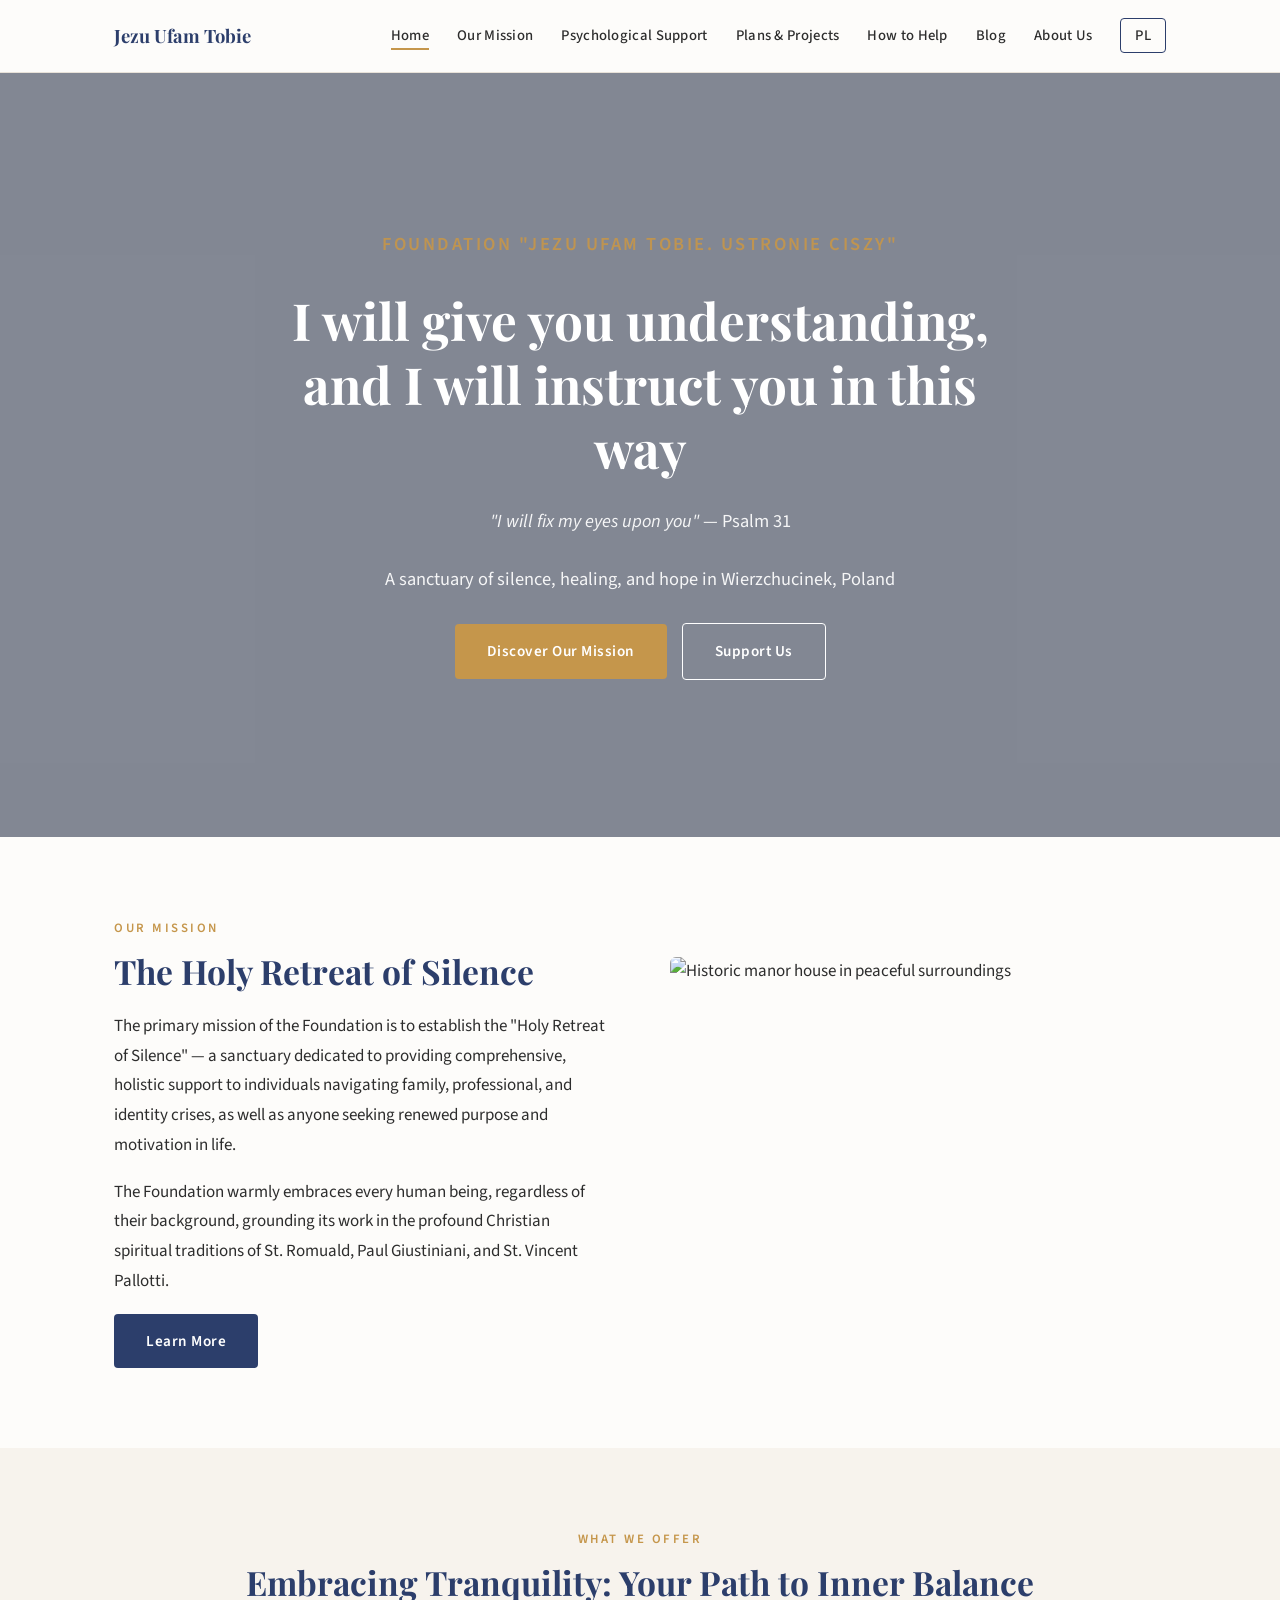
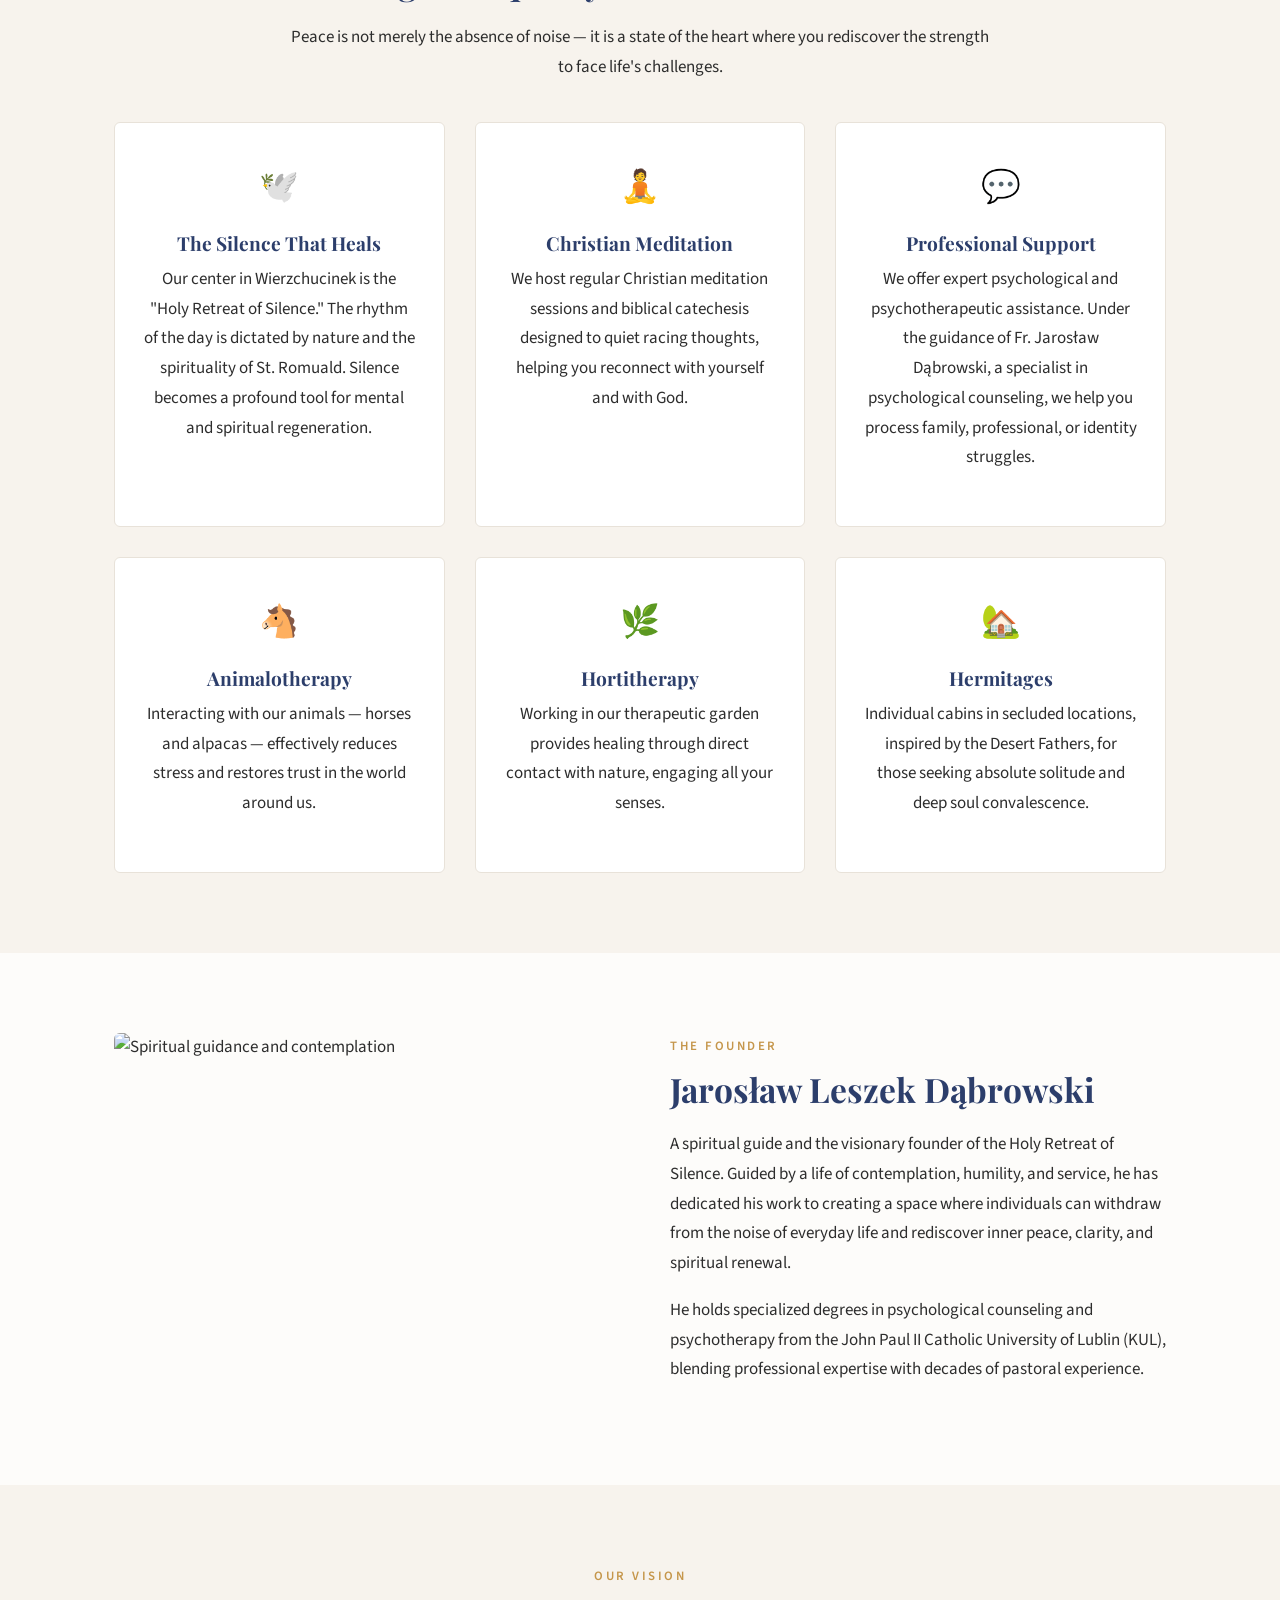
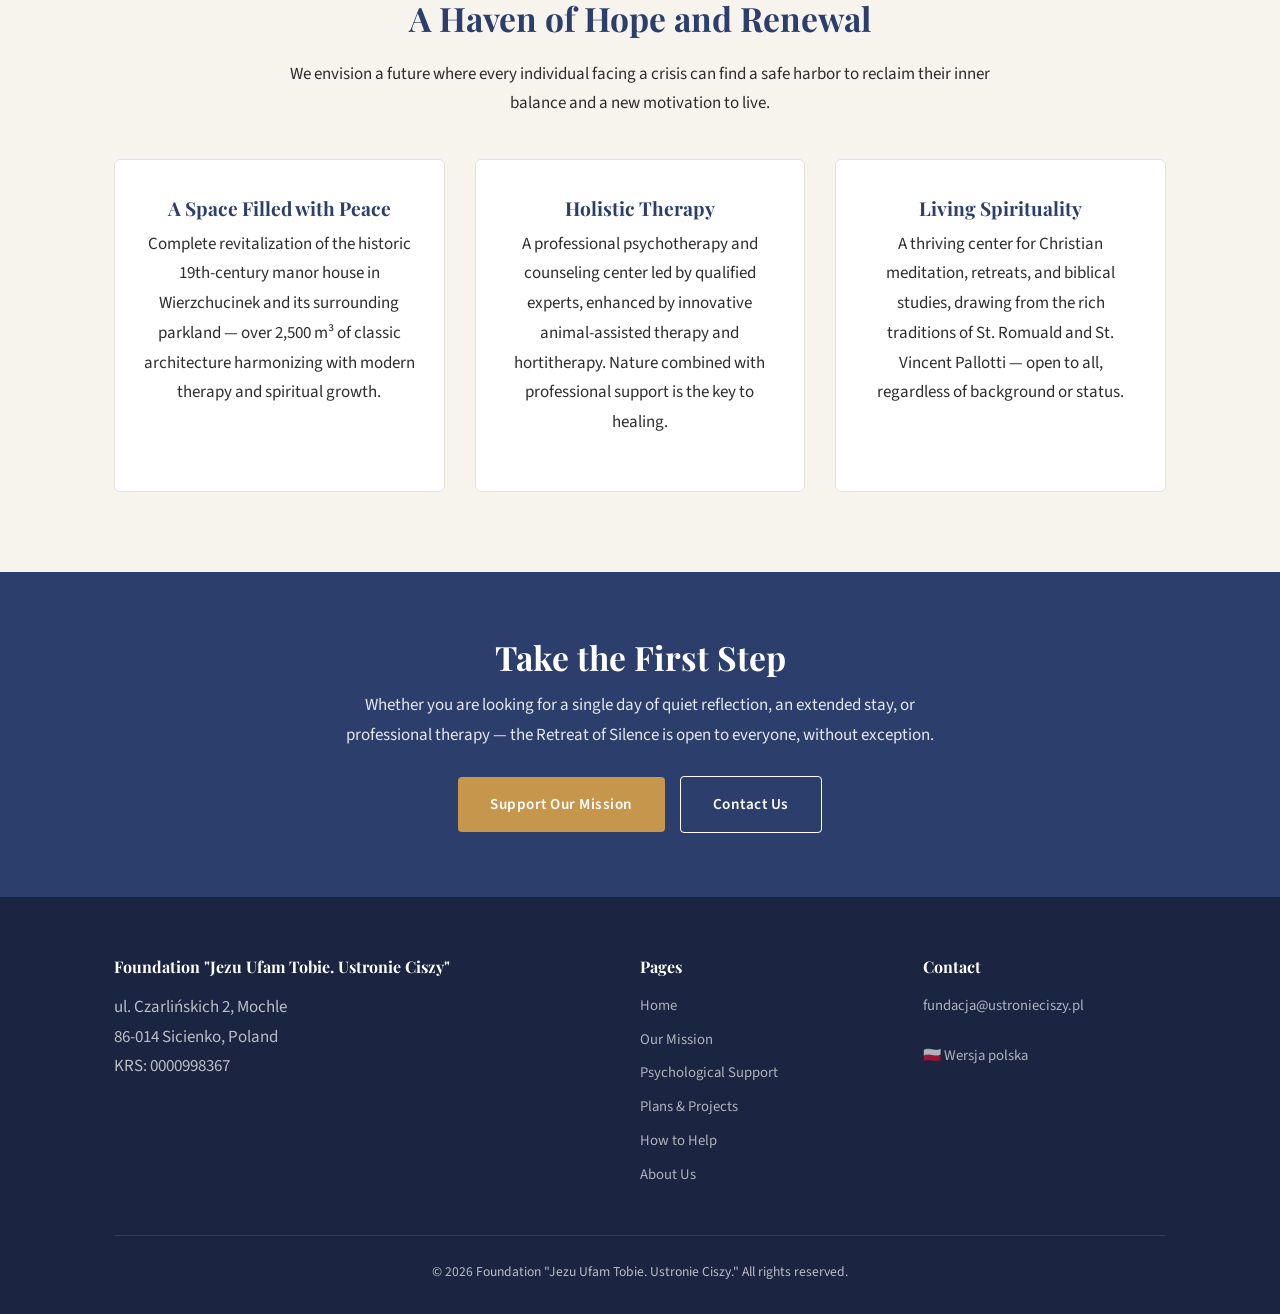
==== en/index.html @ 4276a22e "Add files via upload" ====
<!DOCTYPE html>
<html lang="en">
<head>
    <meta charset="UTF-8">
    <meta name="viewport" content="width=device-width, initial-scale=1.0">
    <title>Trust in Jesus — Foundation "Jezu Ufam Tobie. Ustronie Ciszy"</title>
    <meta name="description" content="The Holy Retreat of Silence — a sanctuary providing holistic support to individuals navigating family, professional, and identity crises through faith, therapy, and nature.">
    <link rel="preconnect" href="https://fonts.googleapis.com">
    <link href="https://fonts.googleapis.com/css2?family=Playfair+Display:ital,wght@0,400;0,700;1,400&family=Source+Sans+3:wght@300;400;500;600;700&display=swap" rel="stylesheet">
    <link rel="stylesheet" href="../css/style.css">
</head>
<body>

<!-- Header -->
<header class="site-header">
    <div class="container">
        <nav class="nav-wrap">
            <a href="/en/" class="nav-logo">Jezu Ufam Tobie</a>
            <button class="nav-toggle" aria-label="Menu"><span></span></button>
            <ul class="nav-links">
                <li><a href="/en/" class="active">Home</a></li>
                <li><a href="/en/mission.html">Our Mission</a></li>
                <li><a href="/en/support.html">Psychological Support</a></li>
                <li><a href="/en/projects.html">Plans &amp; Projects</a></li>
                <li><a href="/en/donate.html">How to Help</a></li>
                <li><a href="/en/blog.html">Blog</a></li>
                <li><a href="/en/about.html">About Us</a></li>
                <li><a href="/pl/" class="lang-switch">PL</a></li>
            </ul>
        </nav>
    </div>
</header>

<!-- Hero -->
<section class="hero" style="background-image: url('https://images.unsplash.com/photo-1506905925346-21bda4d32df4?w=1600&q=80');">
    <div class="hero-content">
        <p class="eyebrow">Foundation "Jezu Ufam Tobie. Ustronie Ciszy"</p>
        <h1>I will give you understanding, and I will instruct you in this way</h1>
        <p><em>"I will fix my eyes upon you"</em> — Psalm 31</p>
        <p>A sanctuary of silence, healing, and hope in Wierzchucinek, Poland</p>
        <a href="/en/mission.html" class="btn btn--gold">Discover Our Mission</a>
        <a href="/en/donate.html" class="btn btn--outline" style="margin-left: 12px;">Support Us</a>
    </div>
</section>

<!-- Mission Statement -->
<section class="section">
    <div class="container">
        <div class="two-col">
            <div class="two-col__text">
                <p class="eyebrow">Our Mission</p>
                <h2>The Holy Retreat of Silence</h2>
                <p>The primary mission of the Foundation is to establish the "Holy Retreat of Silence" — a sanctuary dedicated to providing comprehensive, holistic support to individuals navigating family, professional, and identity crises, as well as anyone seeking renewed purpose and motivation in life.</p>
                <p>The Foundation warmly embraces every human being, regardless of their background, grounding its work in the profound Christian spiritual traditions of St. Romuald, Paul Giustiniani, and St. Vincent Pallotti.</p>
                <a href="/en/mission.html" class="btn btn--indigo">Learn More</a>
            </div>
            <div class="two-col__media">
                <img src="https://images.unsplash.com/photo-1544027993-37dbfe43562a?w=800&q=80" alt="Historic manor house in peaceful surroundings">
            </div>
        </div>
    </div>
</section>

<!-- What We Offer -->
<section class="section section--cream">
    <div class="container text-center">
        <p class="eyebrow">What We Offer</p>
        <h2>Embracing Tranquility: Your Path to Inner Balance</h2>
        <p style="max-width: 700px; margin: 0 auto 1.5em;">Peace is not merely the absence of noise — it is a state of the heart where you rediscover the strength to face life's challenges.</p>
        <div class="card-grid">
            <div class="card">
                <div class="card__icon">🕊️</div>
                <h3>The Silence That Heals</h3>
                <p>Our center in Wierzchucinek is the "Holy Retreat of Silence." The rhythm of the day is dictated by nature and the spirituality of St. Romuald. Silence becomes a profound tool for mental and spiritual regeneration.</p>
            </div>
            <div class="card">
                <div class="card__icon">🧘</div>
                <h3>Christian Meditation</h3>
                <p>We host regular Christian meditation sessions and biblical catechesis designed to quiet racing thoughts, helping you reconnect with yourself and with God.</p>
            </div>
            <div class="card">
                <div class="card__icon">💬</div>
                <h3>Professional Support</h3>
                <p>We offer expert psychological and psychotherapeutic assistance. Under the guidance of Fr. Jarosław Dąbrowski, a specialist in psychological counseling, we help you process family, professional, or identity struggles.</p>
            </div>
            <div class="card">
                <div class="card__icon">🐴</div>
                <h3>Animalotherapy</h3>
                <p>Interacting with our animals — horses and alpacas — effectively reduces stress and restores trust in the world around us.</p>
            </div>
            <div class="card">
                <div class="card__icon">🌿</div>
                <h3>Hortitherapy</h3>
                <p>Working in our therapeutic garden provides healing through direct contact with nature, engaging all your senses.</p>
            </div>
            <div class="card">
                <div class="card__icon">🏡</div>
                <h3>Hermitages</h3>
                <p>Individual cabins in secluded locations, inspired by the Desert Fathers, for those seeking absolute solitude and deep soul convalescence.</p>
            </div>
        </div>
    </div>
</section>

<!-- Founder -->
<section class="section">
    <div class="container">
        <div class="two-col two-col--reverse">
            <div class="two-col__text">
                <p class="eyebrow">The Founder</p>
                <h2>Jarosław Leszek Dąbrowski</h2>
                <p>A spiritual guide and the visionary founder of the Holy Retreat of Silence. Guided by a life of contemplation, humility, and service, he has dedicated his work to creating a space where individuals can withdraw from the noise of everyday life and rediscover inner peace, clarity, and spiritual renewal.</p>
                <p>He holds specialized degrees in psychological counseling and psychotherapy from the John Paul II Catholic University of Lublin (KUL), blending professional expertise with decades of pastoral experience.</p>
            </div>
            <div class="two-col__media">
                <img src="https://images.unsplash.com/photo-1507003211169-0a1dd7228f2d?w=800&q=80" alt="Spiritual guidance and contemplation">
            </div>
        </div>
    </div>
</section>

<!-- Vision -->
<section class="section section--cream">
    <div class="container text-center">
        <p class="eyebrow">Our Vision</p>
        <h2>A Haven of Hope and Renewal</h2>
        <p style="max-width: 750px; margin: 0 auto 2em;">We envision a future where every individual facing a crisis can find a safe harbor to reclaim their inner balance and a new motivation to live.</p>
        <div class="card-grid">
            <div class="card">
                <h3>A Space Filled with Peace</h3>
                <p>Complete revitalization of the historic 19th-century manor house in Wierzchucinek and its surrounding parkland — over 2,500 m³ of classic architecture harmonizing with modern therapy and spiritual growth.</p>
            </div>
            <div class="card">
                <h3>Holistic Therapy</h3>
                <p>A professional psychotherapy and counseling center led by qualified experts, enhanced by innovative animal-assisted therapy and hortitherapy. Nature combined with professional support is the key to healing.</p>
            </div>
            <div class="card">
                <h3>Living Spirituality</h3>
                <p>A thriving center for Christian meditation, retreats, and biblical studies, drawing from the rich traditions of St. Romuald and St. Vincent Pallotti — open to all, regardless of background or status.</p>
            </div>
        </div>
    </div>
</section>

<!-- CTA -->
<section class="cta-band">
    <div class="container">
        <h2>Take the First Step</h2>
        <p>Whether you are looking for a single day of quiet reflection, an extended stay, or professional therapy — the Retreat of Silence is open to everyone, without exception.</p>
        <a href="/en/donate.html" class="btn btn--gold">Support Our Mission</a>
        <a href="/en/about.html" class="btn btn--outline" style="margin-left: 12px;">Contact Us</a>
    </div>
</section>

<!-- Footer -->
<footer class="site-footer">
    <div class="container">
        <div class="footer-grid">
            <div class="footer-col">
                <h4>Foundation "Jezu Ufam Tobie. Ustronie Ciszy"</h4>
                <p>ul. Czarlińskich 2, Mochle<br>86-014 Sicienko, Poland<br>KRS: 0000998367</p>
            </div>
            <div class="footer-col">
                <h4>Pages</h4>
                <a href="/en/">Home</a>
                <a href="/en/mission.html">Our Mission</a>
                <a href="/en/support.html">Psychological Support</a>
                <a href="/en/projects.html">Plans &amp; Projects</a>
                <a href="/en/donate.html">How to Help</a>
                <a href="/en/about.html">About Us</a>
            </div>
            <div class="footer-col">
                <h4>Contact</h4>
                <a href="mailto:fundacja@ustronieciszy.pl">fundacja@ustronieciszy.pl</a>
                <a href="/pl/" style="margin-top: 16px; display: inline-block;">🇵🇱 Wersja polska</a>
            </div>
        </div>
        <div class="footer-bottom">
            &copy; 2026 Foundation "Jezu Ufam Tobie. Ustronie Ciszy." All rights reserved.
        </div>
    </div>
</footer>

<script src="../js/main.js"></script>
</body>
</html>
---- css/style.css ----
/* ============================================
   Trust in Jesus — Foundation Website
   Design: Contemplative, serene, warm
   ============================================ */

/* --- Google Fonts loaded in HTML head --- */
/* Playfair Display (display) + Source Sans 3 (body) */

:root {
    --deep-indigo: #2C3E6B;
    --warm-gold: #C5964B;
    --sage-green: #6B8F71;
    --soft-cream: #F7F3ED;
    --warm-white: #FDFCFA;
    --dark-text: #2D2D2D;
    --muted-text: #5A5A5A;
    --light-border: #E8E2D9;
    --hero-overlay: rgba(30, 40, 65, 0.55);
}

*, *::before, *::after { box-sizing: border-box; margin: 0; padding: 0; }

html { scroll-behavior: smooth; }

body {
    font-family: 'Source Sans 3', 'Segoe UI', sans-serif;
    font-size: 17px;
    line-height: 1.75;
    color: var(--dark-text);
    background: var(--warm-white);
}

img { max-width: 100%; height: auto; display: block; }
a { color: var(--deep-indigo); text-decoration: none; transition: color 0.2s; }
a:hover { color: var(--warm-gold); }

/* --- Typography --- */
h1, h2, h3, h4 {
    font-family: 'Playfair Display', Georgia, serif;
    font-weight: 700;
    line-height: 1.25;
    color: var(--deep-indigo);
}
h1 { font-size: 3rem; }
h2 { font-size: 2.1rem; margin-bottom: 0.6em; }
h3 { font-size: 1.5rem; margin-bottom: 0.5em; }
h4 { font-size: 1.15rem; margin-bottom: 0.4em; }

p { margin-bottom: 1em; }

.eyebrow {
    font-family: 'Source Sans 3', sans-serif;
    font-size: 0.8rem;
    font-weight: 600;
    letter-spacing: 2.5px;
    text-transform: uppercase;
    color: var(--warm-gold);
    margin-bottom: 0.8em;
}

blockquote {
    font-family: 'Playfair Display', Georgia, serif;
    font-style: italic;
    font-size: 1.25rem;
    line-height: 1.6;
    color: var(--deep-indigo);
    border-left: 3px solid var(--warm-gold);
    padding: 1em 1.5em;
    margin: 2em 0;
    background: rgba(197, 150, 75, 0.06);
}
blockquote cite {
    display: block;
    font-size: 0.85rem;
    font-style: normal;
    color: var(--muted-text);
    margin-top: 0.6em;
}

/* --- Layout --- */
.container {
    max-width: 1100px;
    margin: 0 auto;
    padding: 0 24px;
}

.section {
    padding: 80px 0;
}
.section--cream {
    background: var(--soft-cream);
}
.section--indigo {
    background: var(--deep-indigo);
    color: #fff;
}
.section--indigo h2,
.section--indigo h3,
.section--indigo h4 {
    color: #fff;
}
.section--indigo .eyebrow {
    color: var(--warm-gold);
}

/* --- Header / Navigation --- */
.site-header {
    position: fixed;
    top: 0;
    left: 0;
    right: 0;
    z-index: 1000;
    background: rgba(253, 252, 250, 0.97);
    backdrop-filter: blur(8px);
    border-bottom: 1px solid var(--light-border);
    transition: box-shadow 0.3s;
}
.site-header.scrolled {
    box-shadow: 0 2px 20px rgba(0,0,0,0.08);
}

.nav-wrap {
    display: flex;
    align-items: center;
    justify-content: space-between;
    height: 72px;
}

.nav-logo {
    display: flex;
    align-items: center;
    gap: 12px;
    font-family: 'Playfair Display', Georgia, serif;
    font-size: 1.15rem;
    font-weight: 700;
    color: var(--deep-indigo);
}
.nav-logo img {
    height: 44px;
    width: auto;
}

.nav-links {
    display: flex;
    align-items: center;
    gap: 28px;
    list-style: none;
}
.nav-links a {
    font-size: 0.92rem;
    font-weight: 500;
    color: var(--dark-text);
    letter-spacing: 0.3px;
    position: relative;
}
.nav-links a::after {
    content: '';
    position: absolute;
    bottom: -4px;
    left: 0;
    width: 0;
    height: 2px;
    background: var(--warm-gold);
    transition: width 0.3s;
}
.nav-links a:hover::after,
.nav-links a.active::after {
    width: 100%;
}
.nav-links a:hover {
    color: var(--deep-indigo);
}

.lang-switch {
    font-size: 0.85rem;
    font-weight: 600;
    padding: 6px 14px;
    border: 1.5px solid var(--deep-indigo);
    border-radius: 4px;
    color: var(--deep-indigo);
    transition: all 0.2s;
}
.lang-switch:hover {
    background: var(--deep-indigo);
    color: #fff;
}

/* Mobile menu */
.nav-toggle {
    display: none;
    background: none;
    border: none;
    cursor: pointer;
    width: 32px;
    height: 32px;
    position: relative;
}
.nav-toggle span,
.nav-toggle span::before,
.nav-toggle span::after {
    display: block;
    width: 24px;
    height: 2px;
    background: var(--dark-text);
    position: absolute;
    transition: all 0.3s;
}
.nav-toggle span { top: 50%; left: 4px; transform: translateY(-50%); }
.nav-toggle span::before { content: ''; top: -7px; }
.nav-toggle span::after { content: ''; top: 7px; }

.nav-toggle.open span { background: transparent; }
.nav-toggle.open span::before { top: 0; transform: rotate(45deg); }
.nav-toggle.open span::after { top: 0; transform: rotate(-45deg); }

/* --- Hero --- */
.hero {
    position: relative;
    min-height: 85vh;
    display: flex;
    align-items: center;
    justify-content: center;
    text-align: center;
    margin-top: 72px;
    background-size: cover;
    background-position: center;
    background-repeat: no-repeat;
}
.hero::before {
    content: '';
    position: absolute;
    inset: 0;
    background: var(--hero-overlay);
}
.hero-content {
    position: relative;
    z-index: 1;
    max-width: 750px;
    padding: 40px 24px;
    color: #fff;
}
.hero-content h1 {
    color: #fff;
    font-size: 3.2rem;
    margin-bottom: 0.5em;
}
.hero-content .eyebrow {
    color: var(--warm-gold);
}
.hero-content p {
    font-size: 1.15rem;
    line-height: 1.7;
    opacity: 0.92;
    margin-bottom: 1.5em;
}

/* --- Buttons --- */
.btn {
    display: inline-block;
    font-family: 'Source Sans 3', sans-serif;
    font-size: 0.95rem;
    font-weight: 600;
    letter-spacing: 0.5px;
    padding: 14px 32px;
    border-radius: 4px;
    transition: all 0.25s;
    cursor: pointer;
    border: none;
}
.btn--gold {
    background: var(--warm-gold);
    color: #fff;
}
.btn--gold:hover {
    background: #b0843e;
    color: #fff;
}
.btn--outline {
    background: transparent;
    color: #fff;
    border: 1.5px solid #fff;
}
.btn--outline:hover {
    background: #fff;
    color: var(--deep-indigo);
}
.btn--indigo {
    background: var(--deep-indigo);
    color: #fff;
}
.btn--indigo:hover {
    background: #1e2d52;
    color: #fff;
}

/* --- Two-column layout --- */
.two-col {
    display: grid;
    grid-template-columns: 1fr 1fr;
    gap: 60px;
    align-items: center;
}
.two-col--reverse .two-col__text { order: 2; }
.two-col--reverse .two-col__media { order: 1; }

.two-col__media img {
    border-radius: 6px;
    width: 100%;
    aspect-ratio: 4/3;
    object-fit: cover;
}

/* --- Three-column cards --- */
.card-grid {
    display: grid;
    grid-template-columns: repeat(3, 1fr);
    gap: 30px;
    margin-top: 40px;
}
.card {
    background: #fff;
    border-radius: 6px;
    padding: 36px 28px;
    border: 1px solid var(--light-border);
    transition: transform 0.2s, box-shadow 0.2s;
}
.card:hover {
    transform: translateY(-4px);
    box-shadow: 0 8px 30px rgba(0,0,0,0.08);
}
.card__icon {
    font-size: 2rem;
    margin-bottom: 16px;
}
.card h3 {
    font-size: 1.2rem;
}

/* --- Feature list --- */
.feature-list {
    list-style: none;
    margin: 1.5em 0;
}
.feature-list li {
    position: relative;
    padding-left: 28px;
    margin-bottom: 1em;
    line-height: 1.65;
}
.feature-list li::before {
    content: '';
    position: absolute;
    left: 0;
    top: 8px;
    width: 10px;
    height: 10px;
    border-radius: 50%;
    background: var(--warm-gold);
}

/* --- Donation boxes --- */
.donate-option {
    background: var(--soft-cream);
    border-radius: 6px;
    padding: 32px;
    margin-bottom: 24px;
    border-left: 4px solid var(--warm-gold);
}
.donate-option h3 {
    margin-bottom: 0.3em;
}

/* --- Contact grid --- */
.contact-grid {
    display: grid;
    grid-template-columns: 1fr 1fr;
    gap: 40px;
    margin-top: 30px;
}
.contact-item {
    display: flex;
    gap: 16px;
    align-items: flex-start;
}
.contact-item__icon {
    width: 48px;
    height: 48px;
    background: var(--deep-indigo);
    color: #fff;
    border-radius: 50%;
    display: flex;
    align-items: center;
    justify-content: center;
    font-size: 1.2rem;
    flex-shrink: 0;
}

/* --- CTA band --- */
.cta-band {
    text-align: center;
    padding: 64px 24px;
    background: var(--deep-indigo);
    color: #fff;
}
.cta-band h2 {
    color: #fff;
    margin-bottom: 0.4em;
}
.cta-band p {
    opacity: 0.88;
    max-width: 600px;
    margin: 0 auto 1.5em;
}

/* --- Footer --- */
.site-footer {
    background: #1b2440;
    color: rgba(255,255,255,0.7);
    padding: 60px 0 30px;
}
.footer-grid {
    display: grid;
    grid-template-columns: 2fr 1fr 1fr;
    gap: 40px;
    margin-bottom: 40px;
}
.footer-col h4 {
    color: #fff;
    font-size: 1rem;
    margin-bottom: 16px;
}
.footer-col a {
    color: rgba(255,255,255,0.65);
    display: block;
    margin-bottom: 8px;
    font-size: 0.92rem;
}
.footer-col a:hover {
    color: var(--warm-gold);
}
.footer-bottom {
    border-top: 1px solid rgba(255,255,255,0.1);
    padding-top: 24px;
    text-align: center;
    font-size: 0.85rem;
}

/* --- Responsive --- */
@media (max-width: 900px) {
    h1 { font-size: 2.2rem; }
    h2 { font-size: 1.7rem; }
    .hero-content h1 { font-size: 2.4rem; }

    .two-col {
        grid-template-columns: 1fr;
        gap: 30px;
    }
    .two-col--reverse .two-col__text { order: 1; }
    .two-col--reverse .two-col__media { order: 2; }

    .card-grid {
        grid-template-columns: 1fr;
    }

    .nav-toggle { display: block; }
    .nav-links {
        display: none;
        position: absolute;
        top: 72px;
        left: 0;
        right: 0;
        background: var(--warm-white);
        flex-direction: column;
        padding: 24px;
        gap: 16px;
        border-bottom: 1px solid var(--light-border);
        box-shadow: 0 10px 30px rgba(0,0,0,0.1);
    }
    .nav-links.open { display: flex; }

    .footer-grid { grid-template-columns: 1fr; }
    .contact-grid { grid-template-columns: 1fr; }
    .section { padding: 50px 0; }
}

@media (max-width: 600px) {
    body { font-size: 16px; }
    h1 { font-size: 1.8rem; }
    .hero { min-height: 70vh; }
    .hero-content h1 { font-size: 2rem; }
    .card { padding: 24px 20px; }
}

/* --- Utility --- */
.text-center { text-align: center; }
.mb-0 { margin-bottom: 0; }
.mt-2 { margin-top: 2em; }
.text-gold { color: var(--warm-gold); }
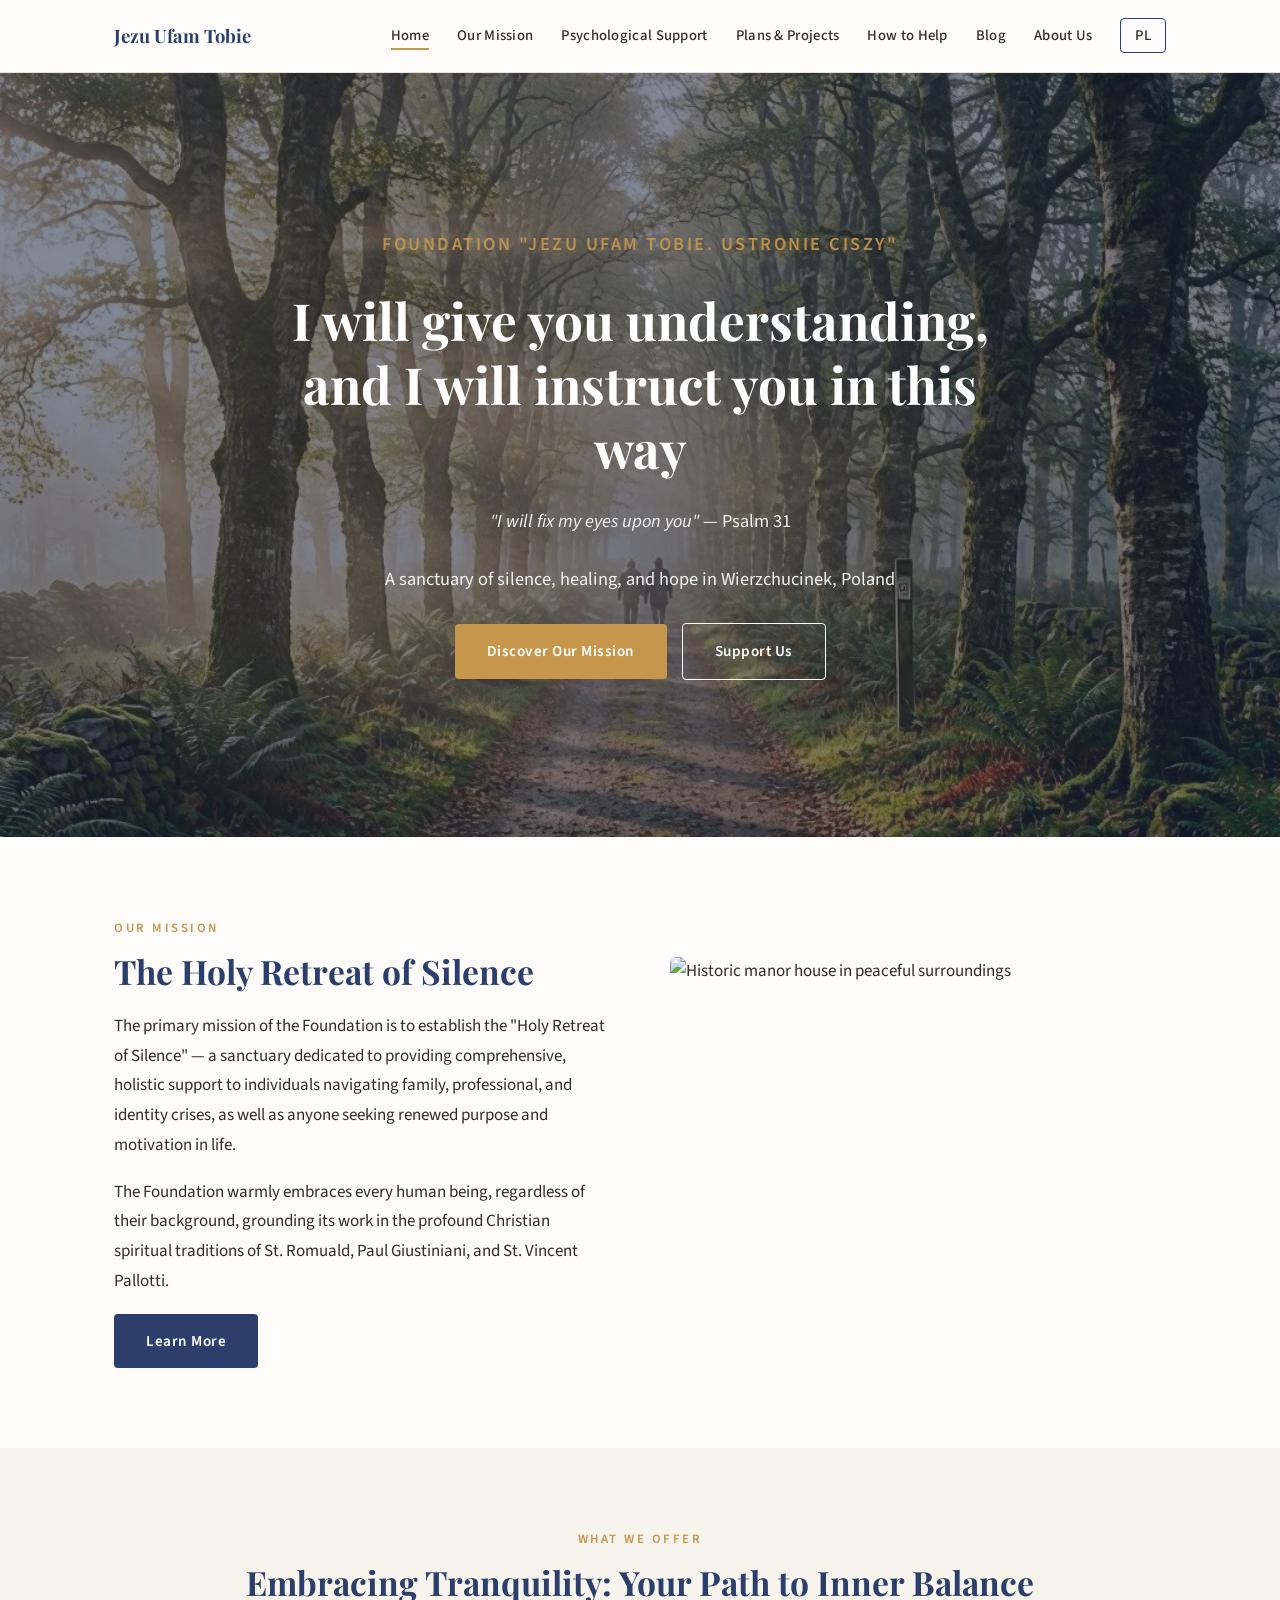
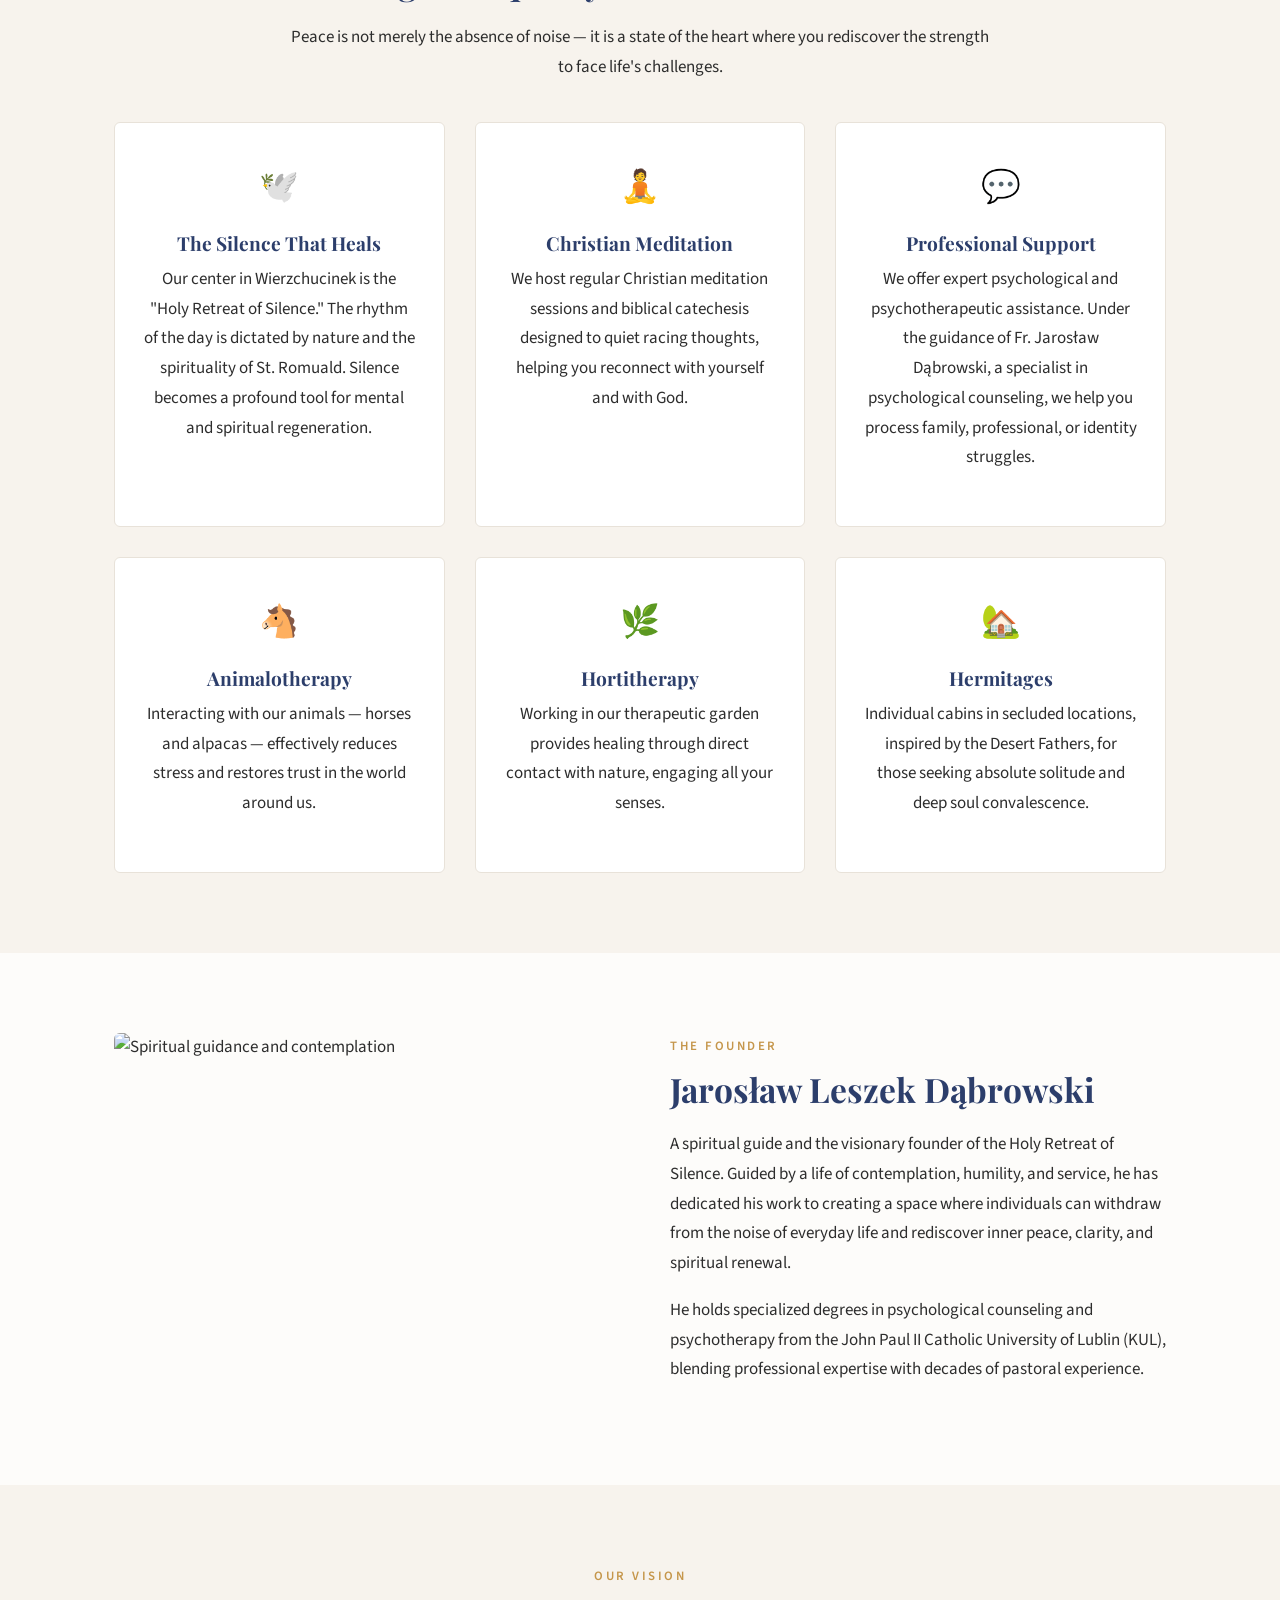
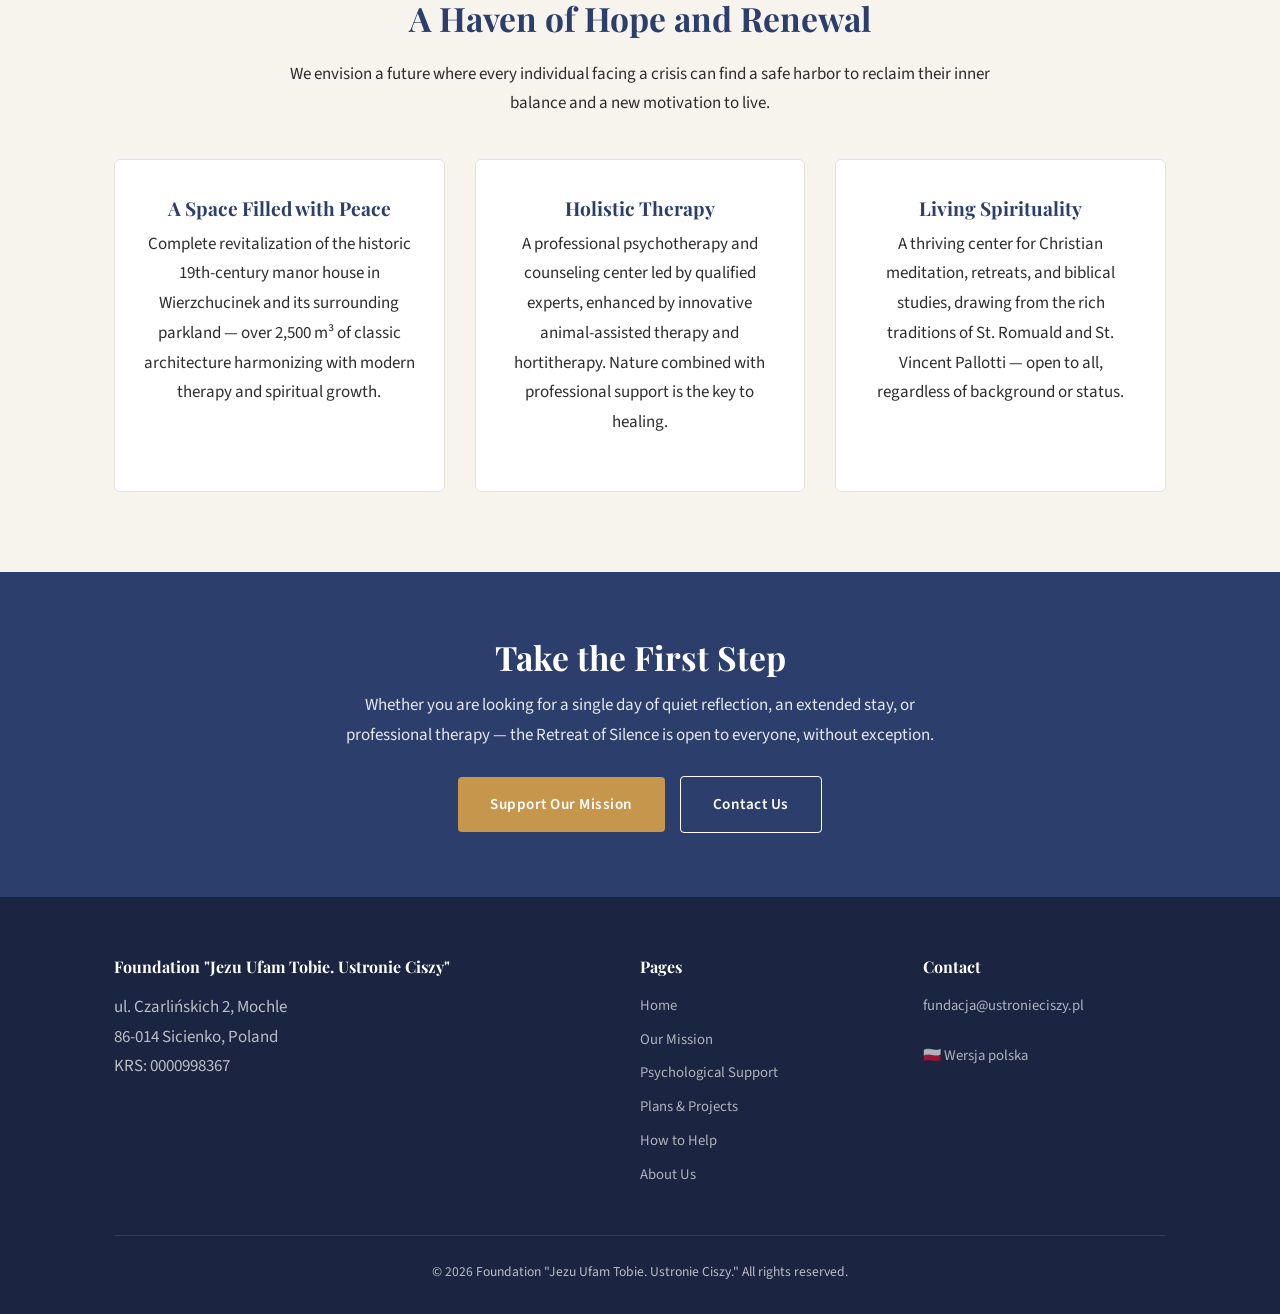
==== commit 276bd497: "Update index.html" ====
--- a/en/index.html
+++ b/en/index.html
@@ -32,7 +32,7 @@
 </header>
 
 <!-- Hero -->
-<section class="hero" style="background-image: url('https://images.unsplash.com/photo-1506905925346-21bda4d32df4?w=1600&q=80');">
+<section class="hero" style="background-image: url('../images/image2.jfif');">
     <div class="hero-content">
         <p class="eyebrow">Foundation "Jezu Ufam Tobie. Ustronie Ciszy"</p>
         <h1>I will give you understanding, and I will instruct you in this way</h1>
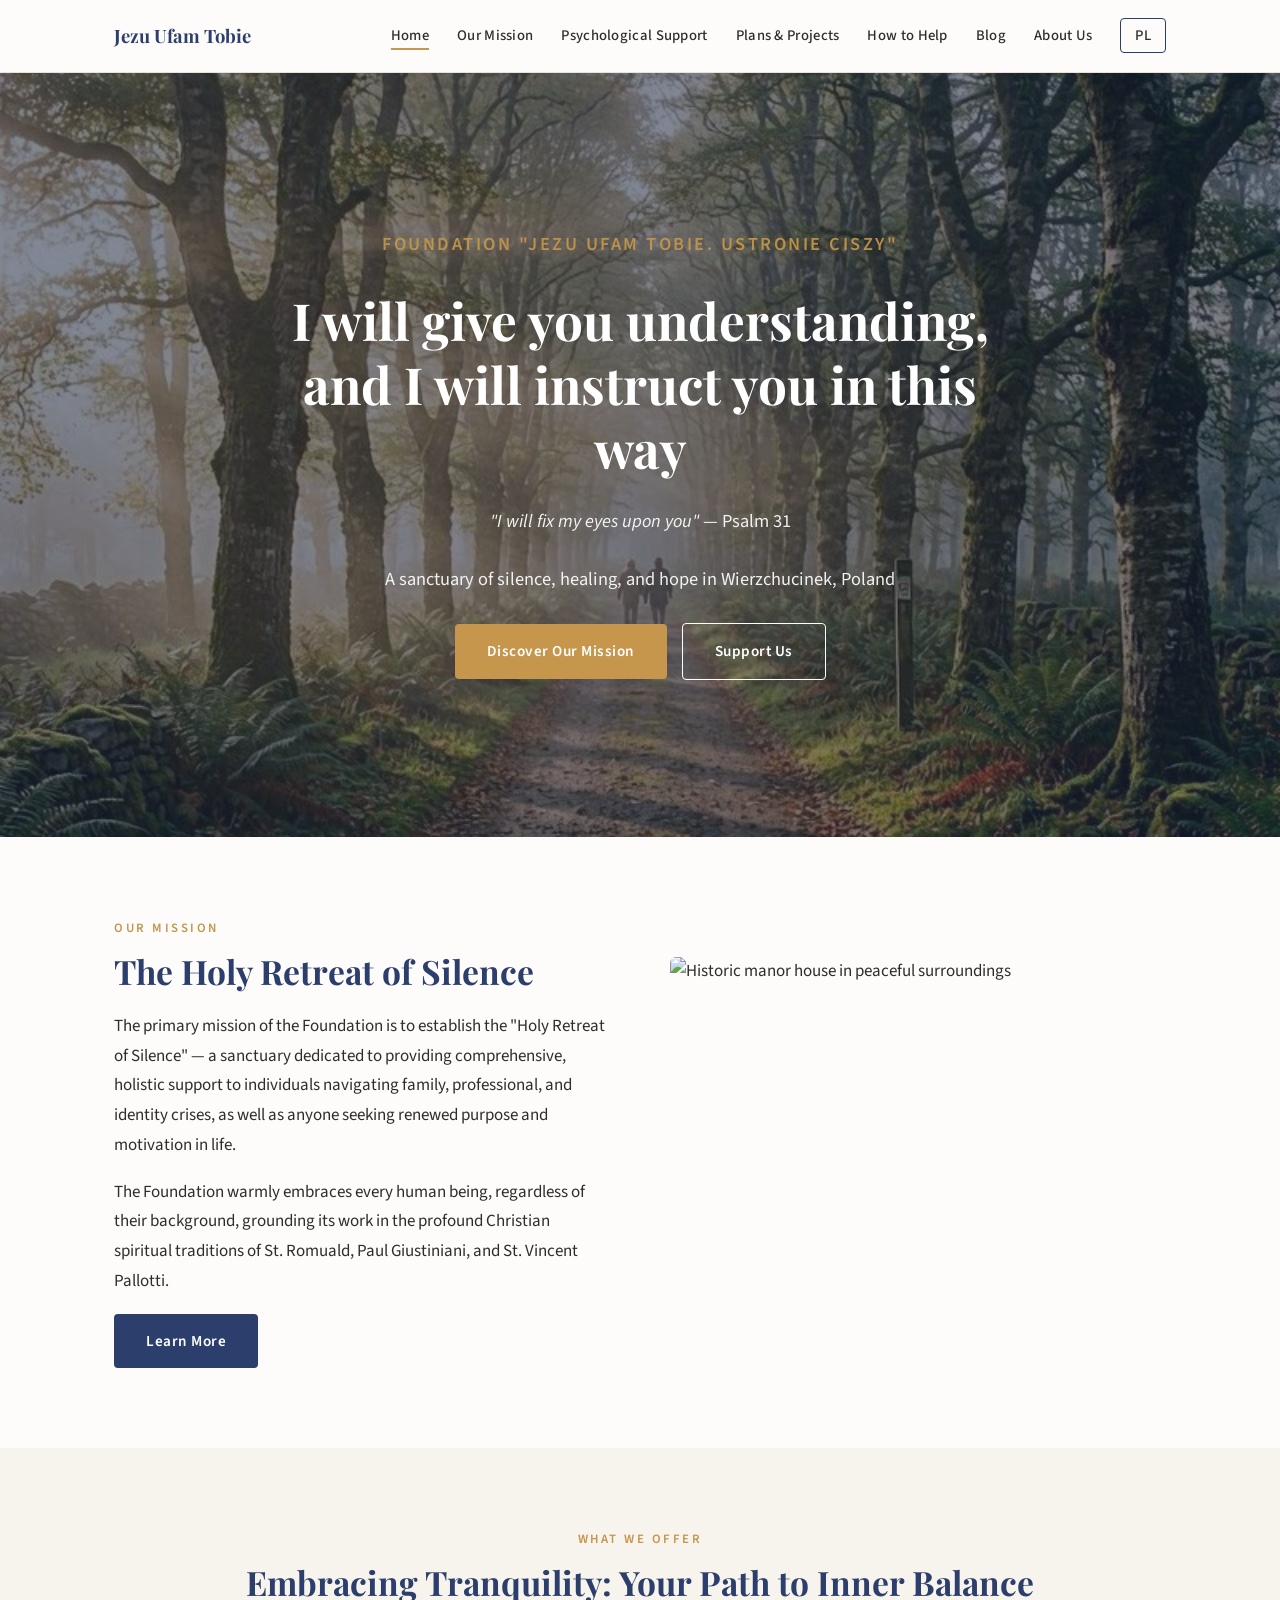
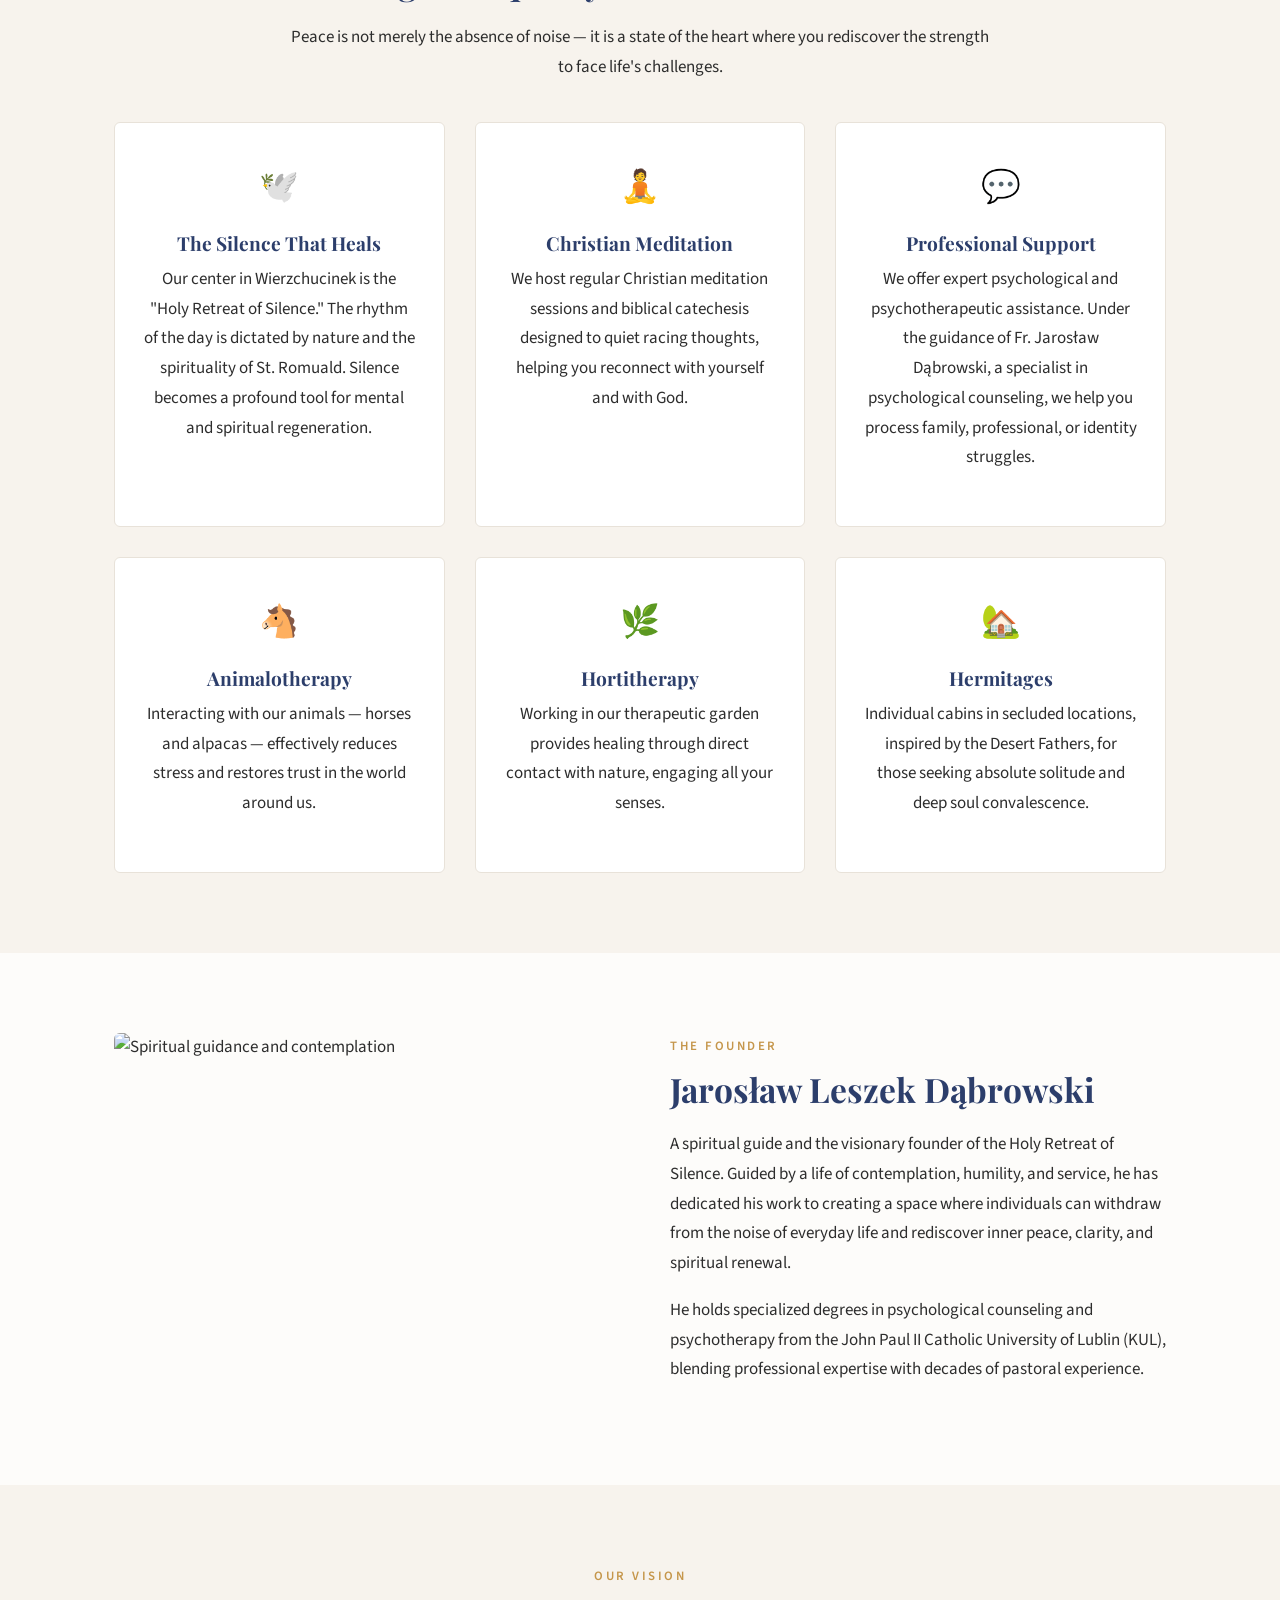
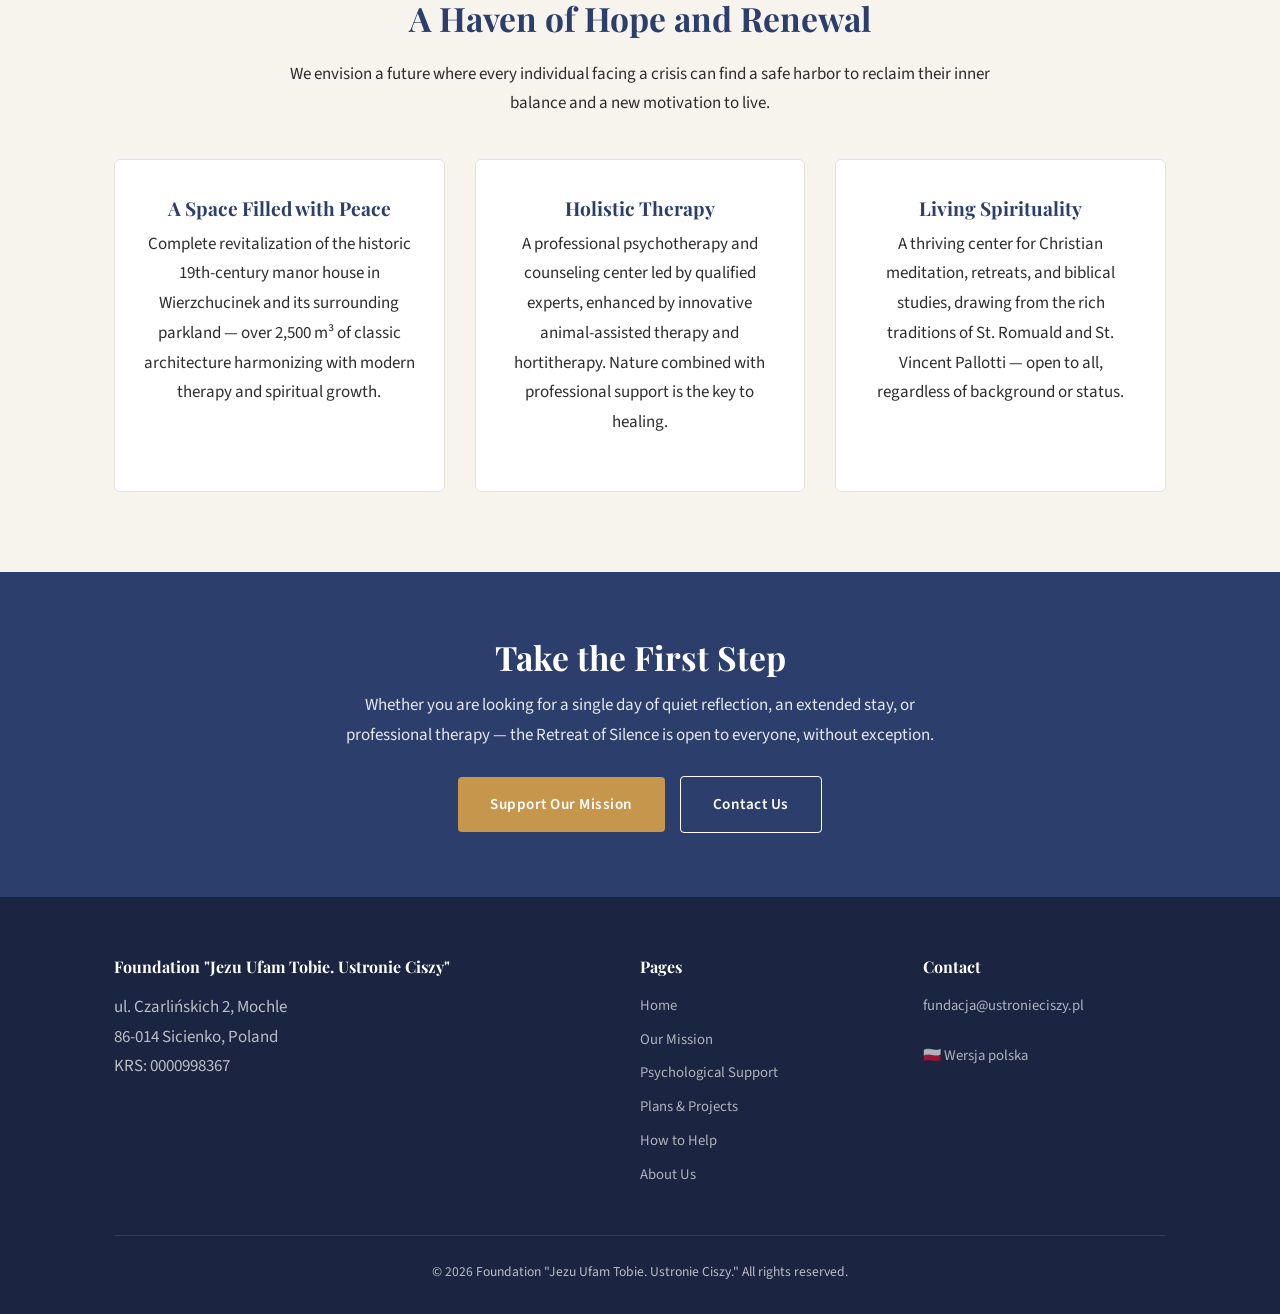
==== commit 141f72e1: "Update index.html" ====
--- a/en/index.html
+++ b/en/index.html
@@ -32,7 +32,7 @@
 </header>
 
 <!-- Hero -->
-<section class="hero" style="background-image: url('../images/image2.jfif');">
+<section class="hero" style="background-image: url('../images/content-forest-path.jpg');">
     <div class="hero-content">
         <p class="eyebrow">Foundation "Jezu Ufam Tobie. Ustronie Ciszy"</p>
         <h1>I will give you understanding, and I will instruct you in this way</h1>
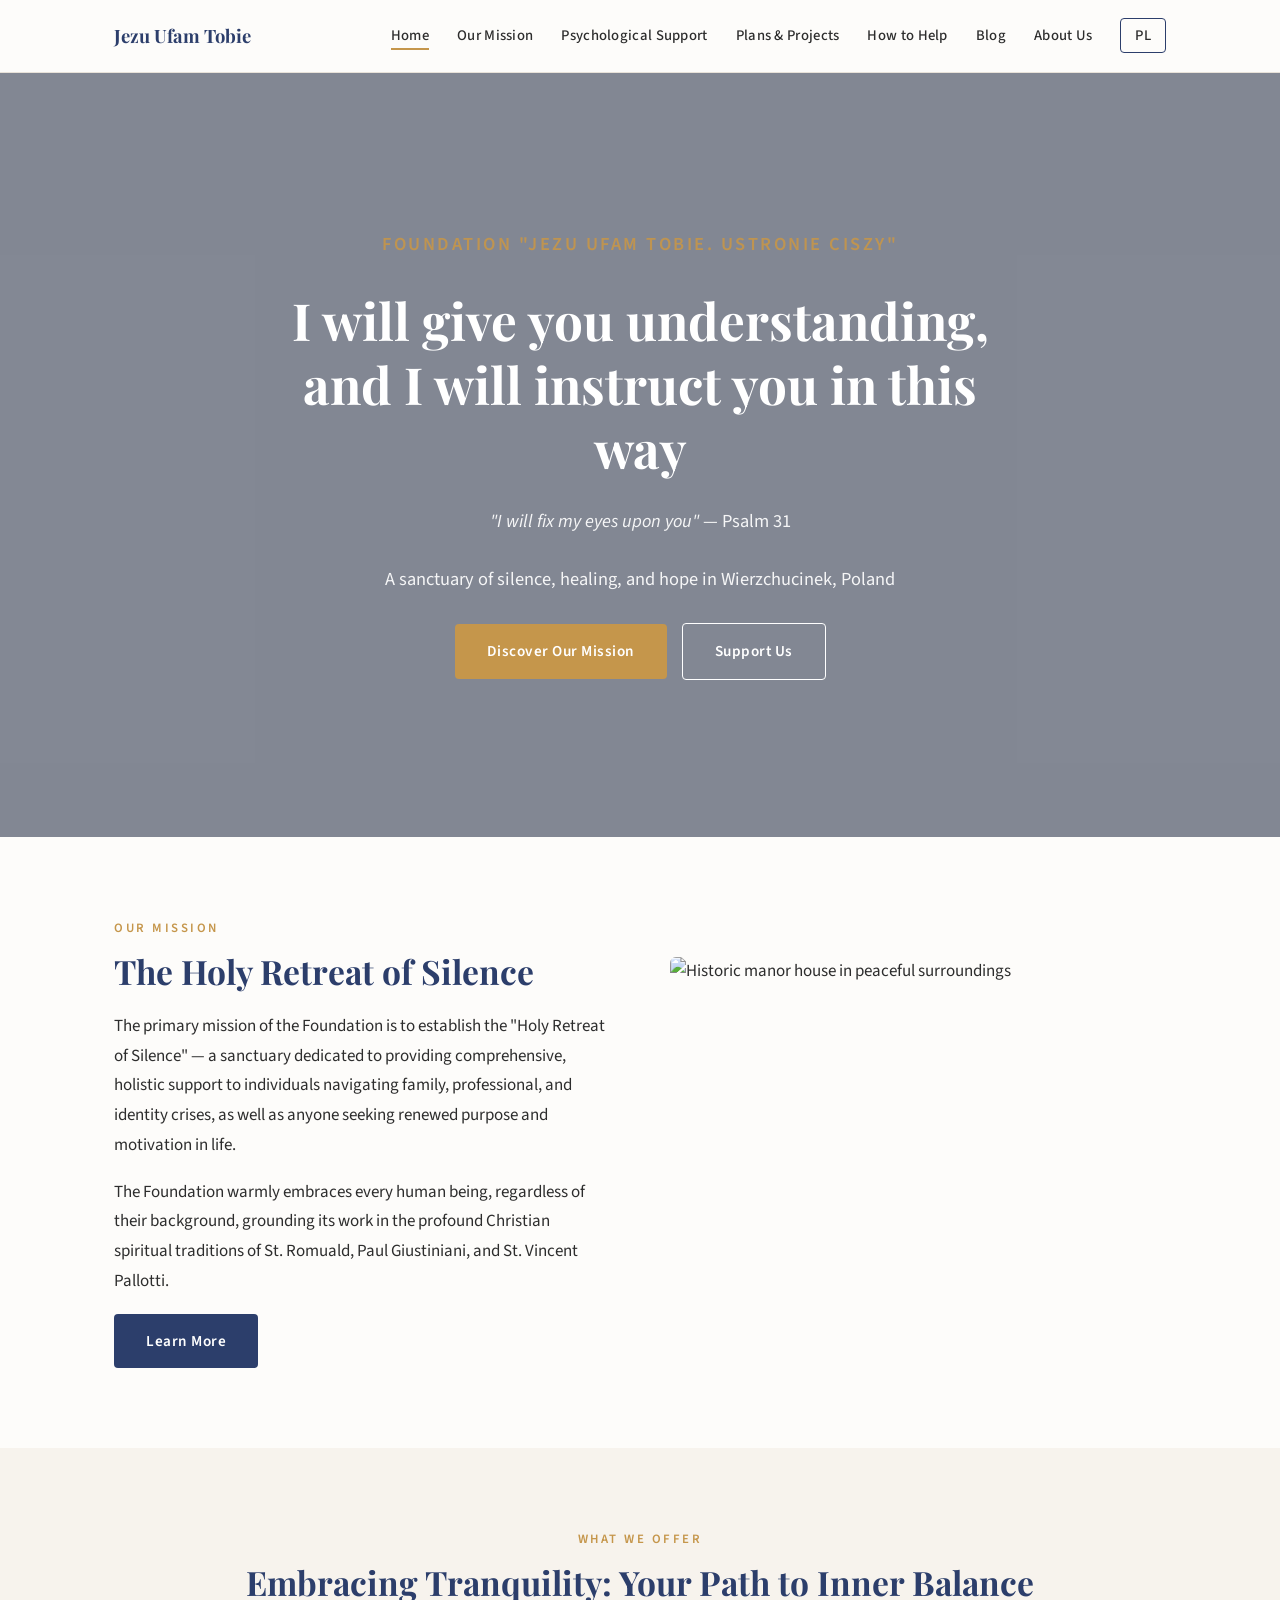
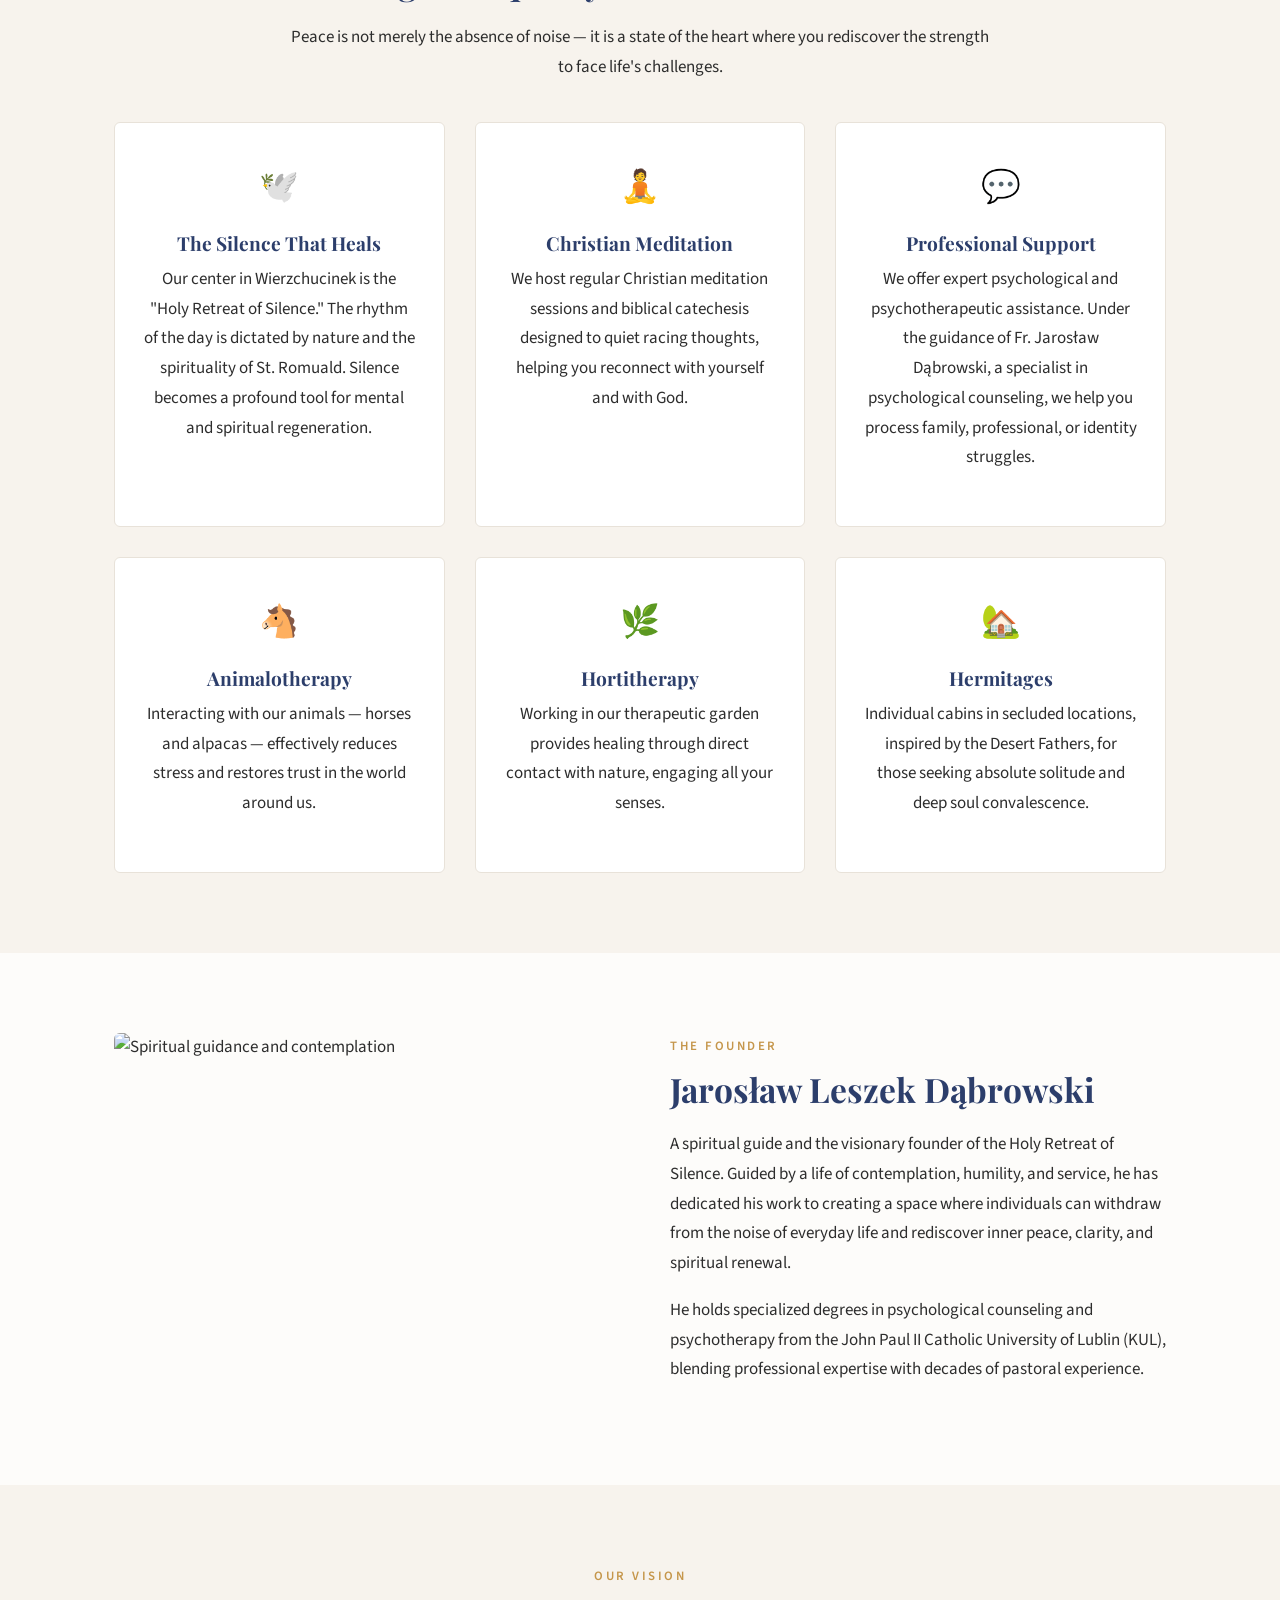
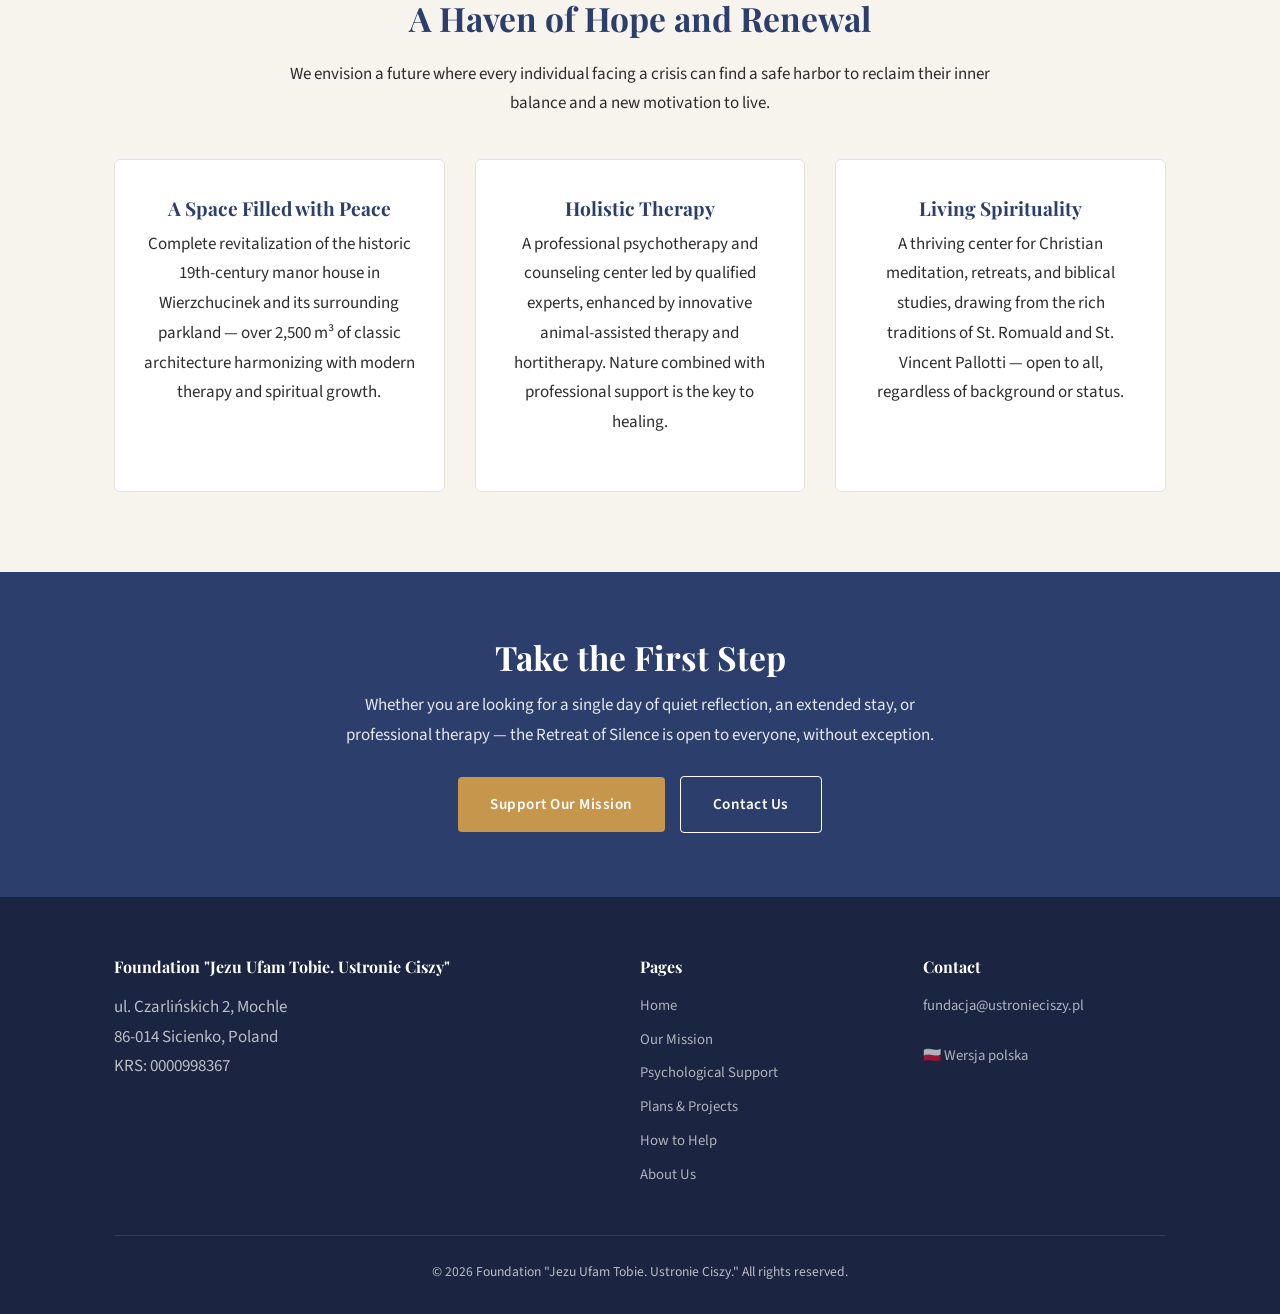
==== commit ad622d2d: "Update index.html" ====
--- a/en/index.html
+++ b/en/index.html
@@ -32,7 +32,7 @@
 </header>
 
 <!-- Hero -->
-<section class="hero" style="background-image: url('../images/content-forest-path.jpg');">
+<section class="hero" style="background-image: url('https://images.unsplash.com/photo-1448375240586-882707db888b?w=1920&q=80');">
     <div class="hero-content">
         <p class="eyebrow">Foundation "Jezu Ufam Tobie. Ustronie Ciszy"</p>
         <h1>I will give you understanding, and I will instruct you in this way</h1>
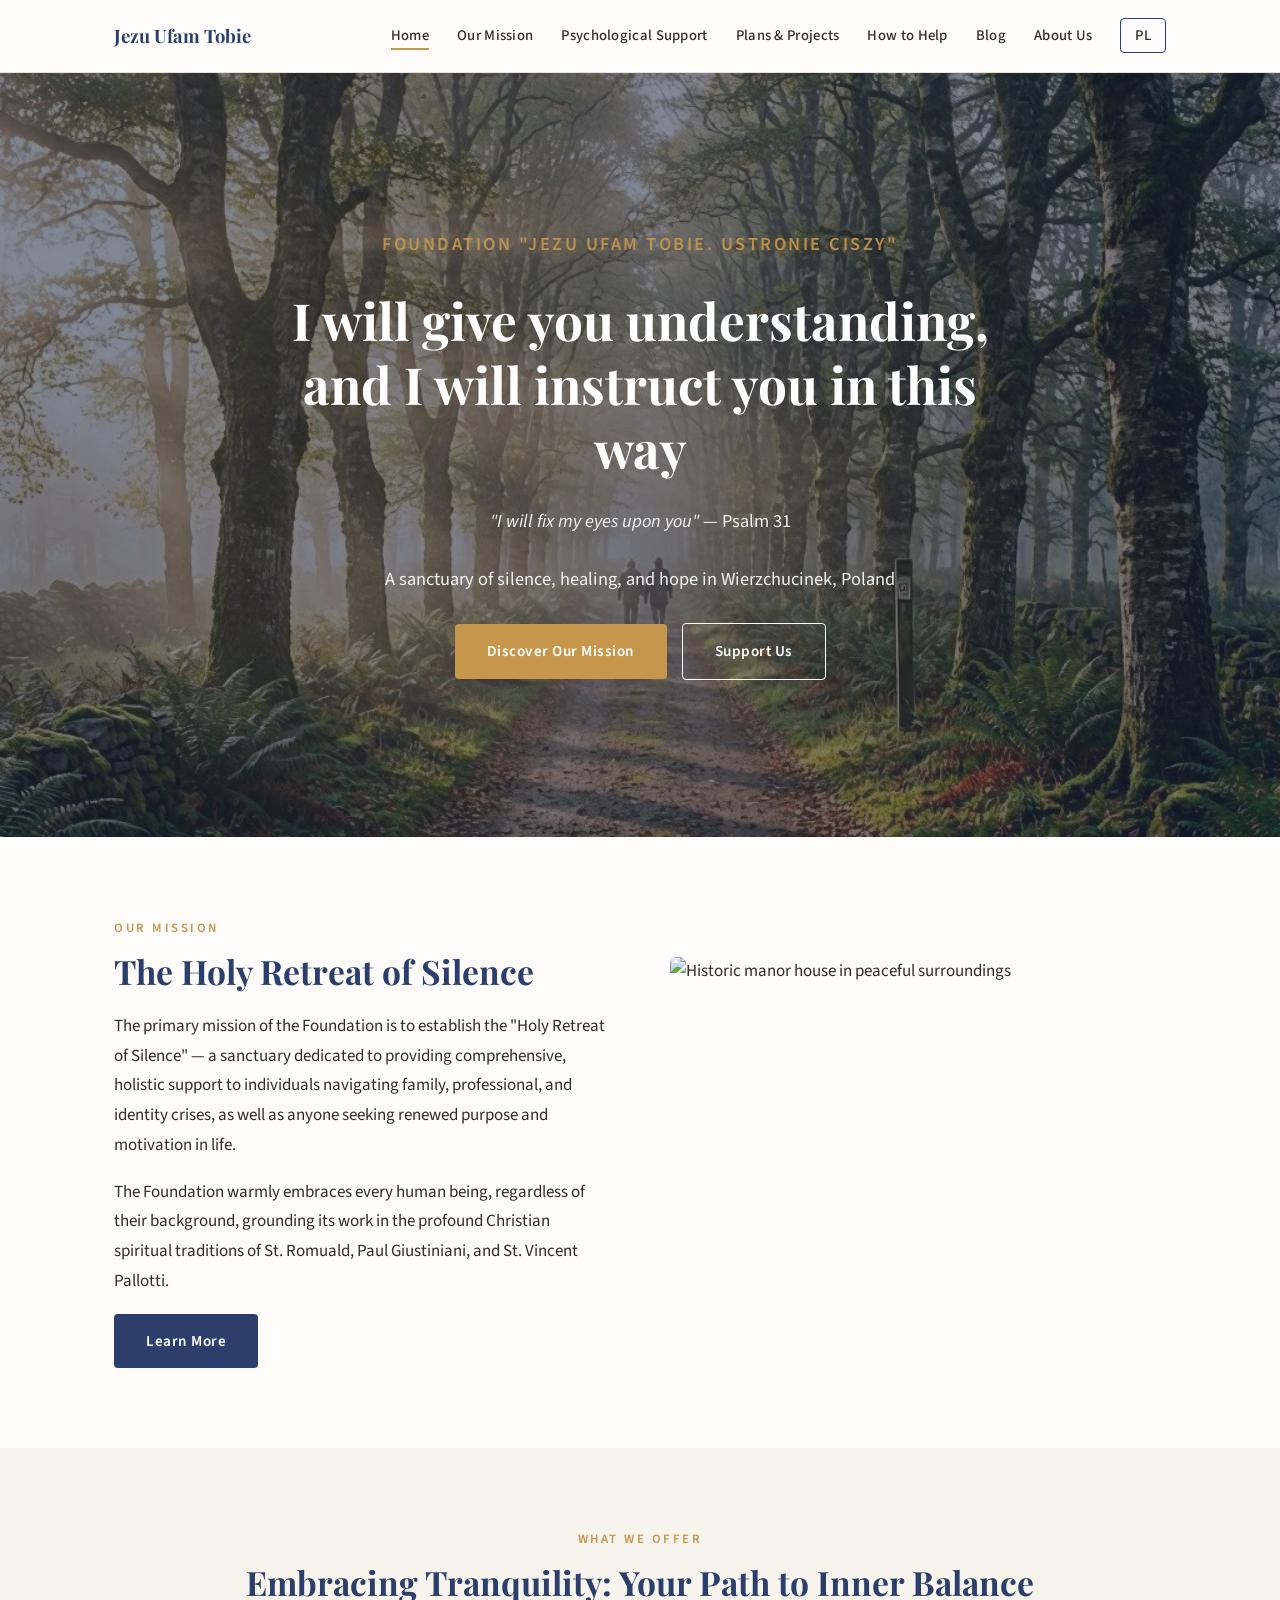
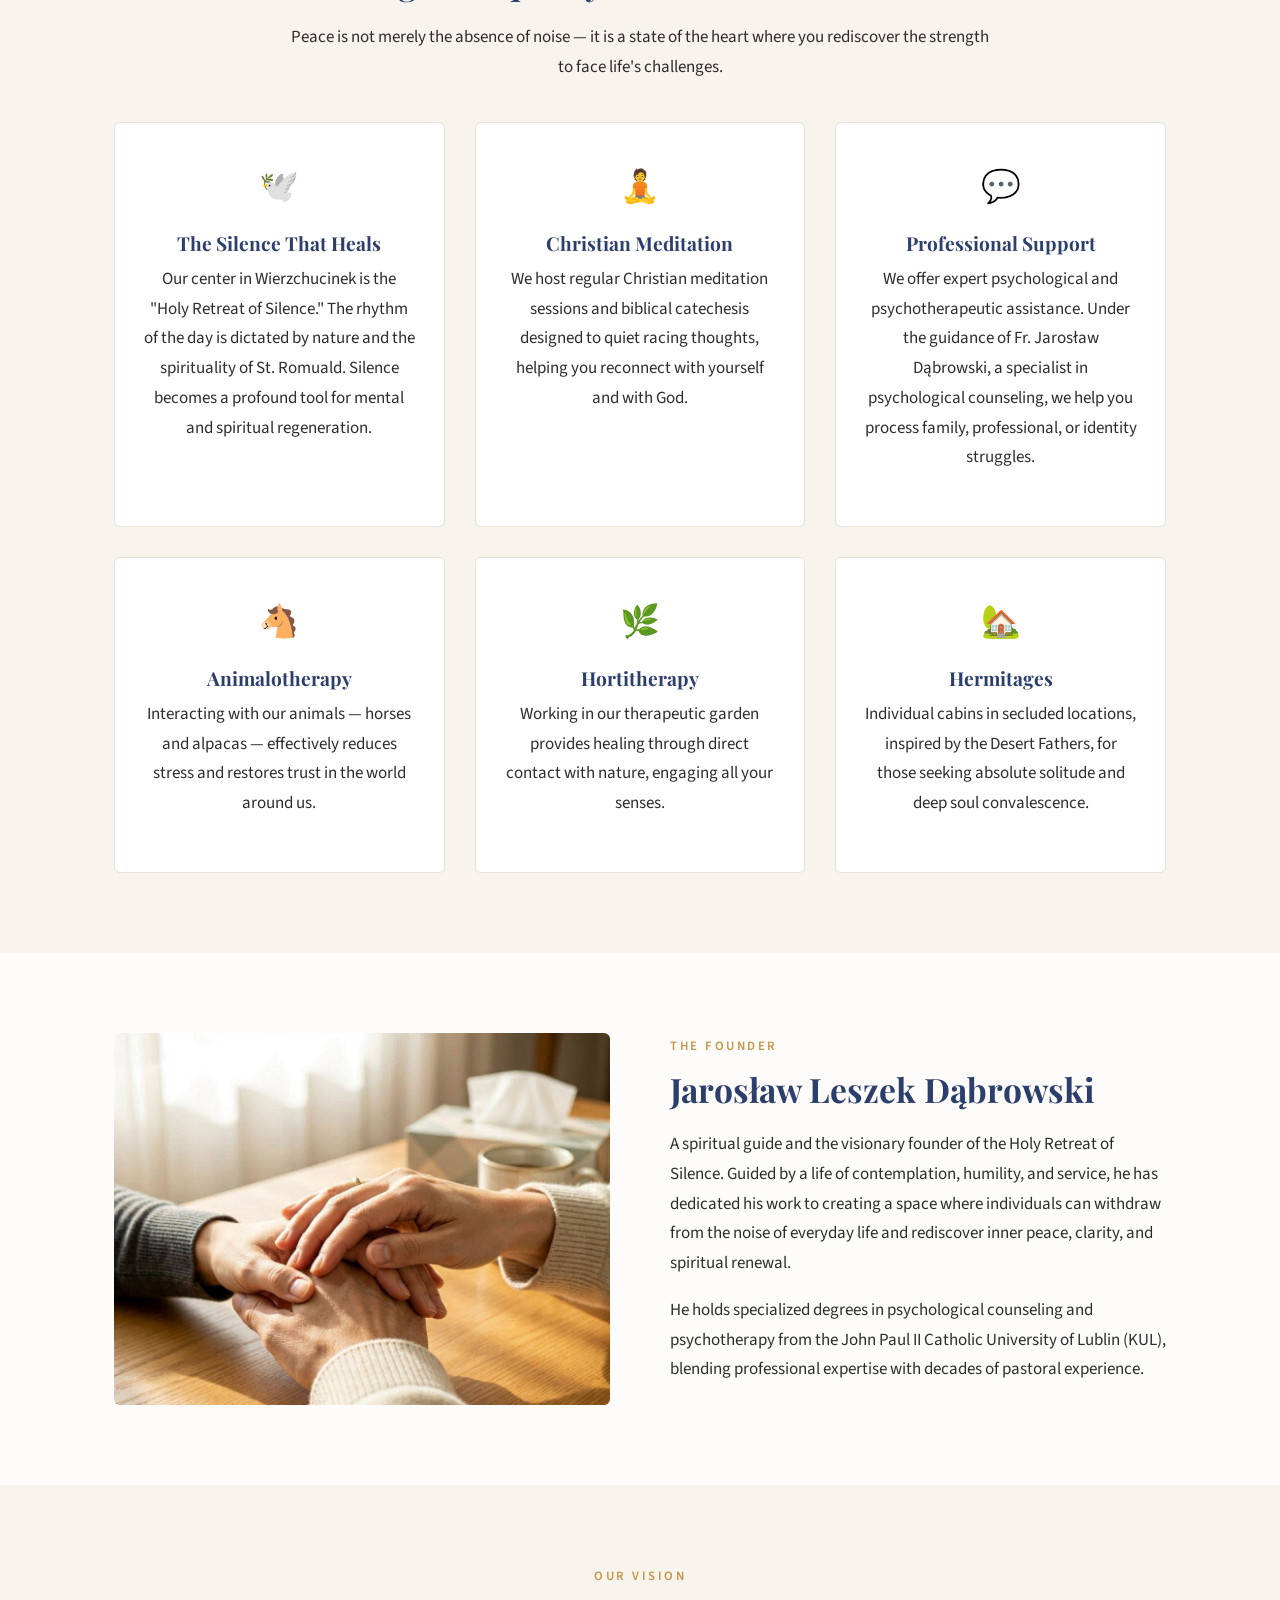
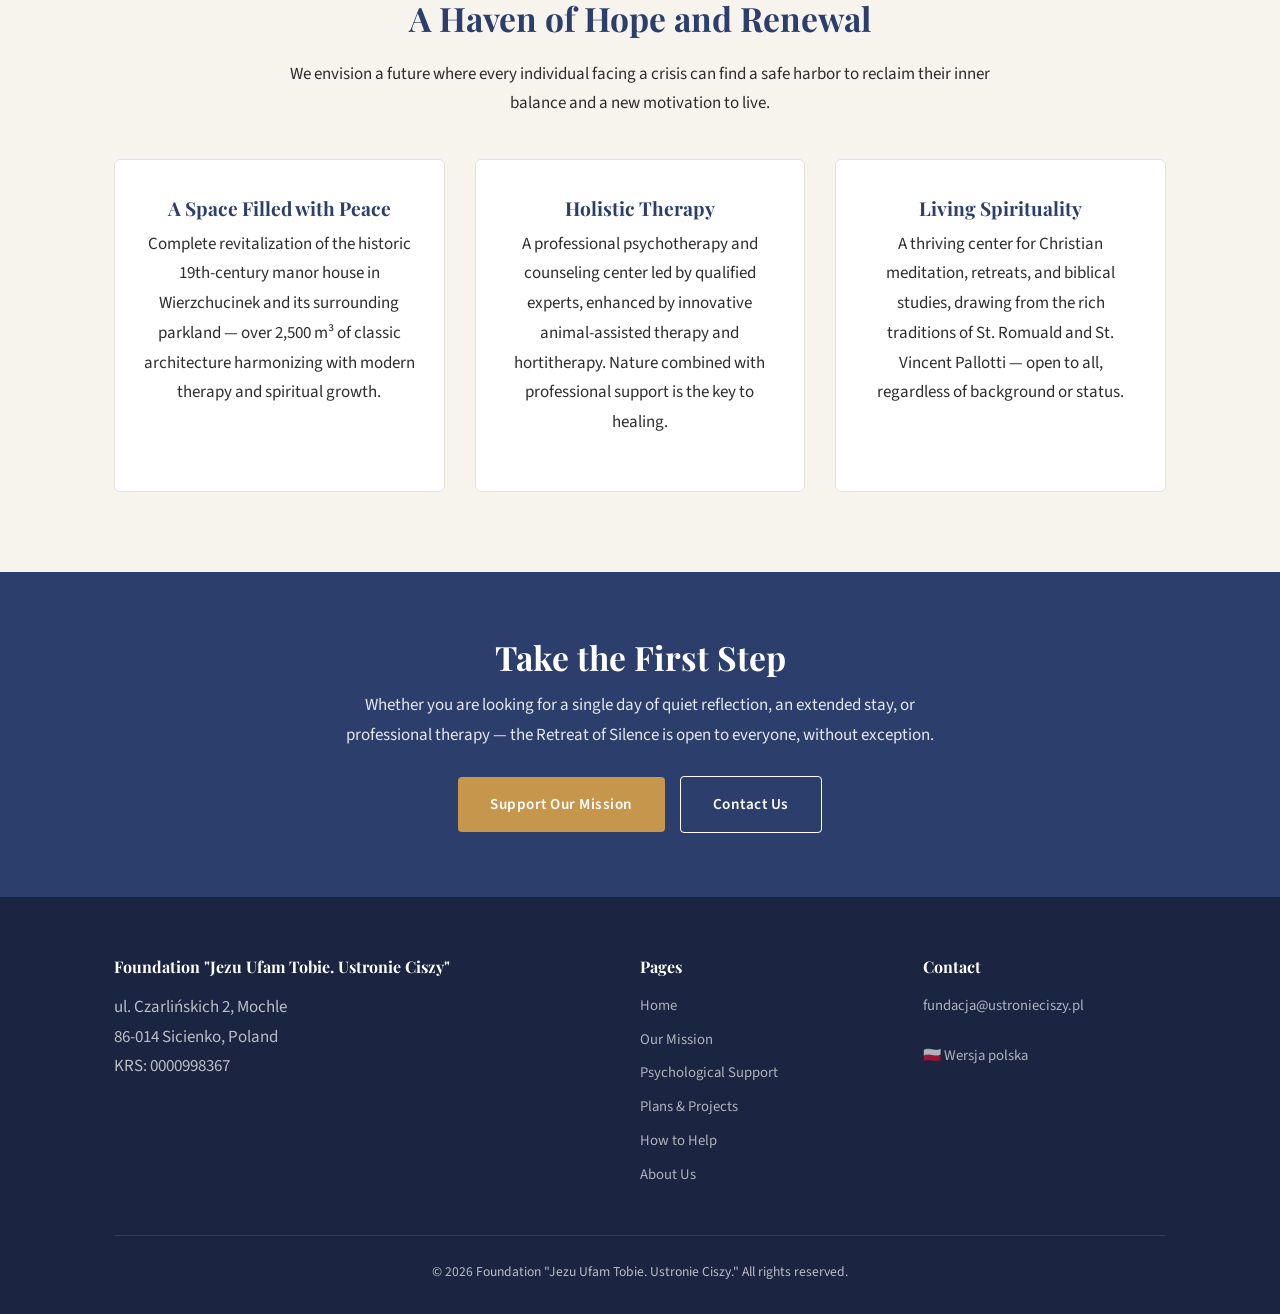
==== commit 777ff1c6: "Update index.html" ====
--- a/en/index.html
+++ b/en/index.html
@@ -32,7 +32,7 @@
 </header>
 
 <!-- Hero -->
-<section class="hero" style="background-image: url('https://images.unsplash.com/photo-1448375240586-882707db888b?w=1920&q=80');">
+<section class="hero" style="background-image: url('../images/image2.jfif');">
     <div class="hero-content">
         <p class="eyebrow">Foundation "Jezu Ufam Tobie. Ustronie Ciszy"</p>
         <h1>I will give you understanding, and I will instruct you in this way</h1>
@@ -113,7 +113,7 @@
                 <p>He holds specialized degrees in psychological counseling and psychotherapy from the John Paul II Catholic University of Lublin (KUL), blending professional expertise with decades of pastoral experience.</p>
             </div>
             <div class="two-col__media">
-                <img src="https://images.unsplash.com/photo-1507003211169-0a1dd7228f2d?w=800&q=80" alt="Spiritual guidance and contemplation">
+                <img src="../images/image1.jfif" alt="Spiritual guidance and contemplation">
             </div>
         </div>
     </div>
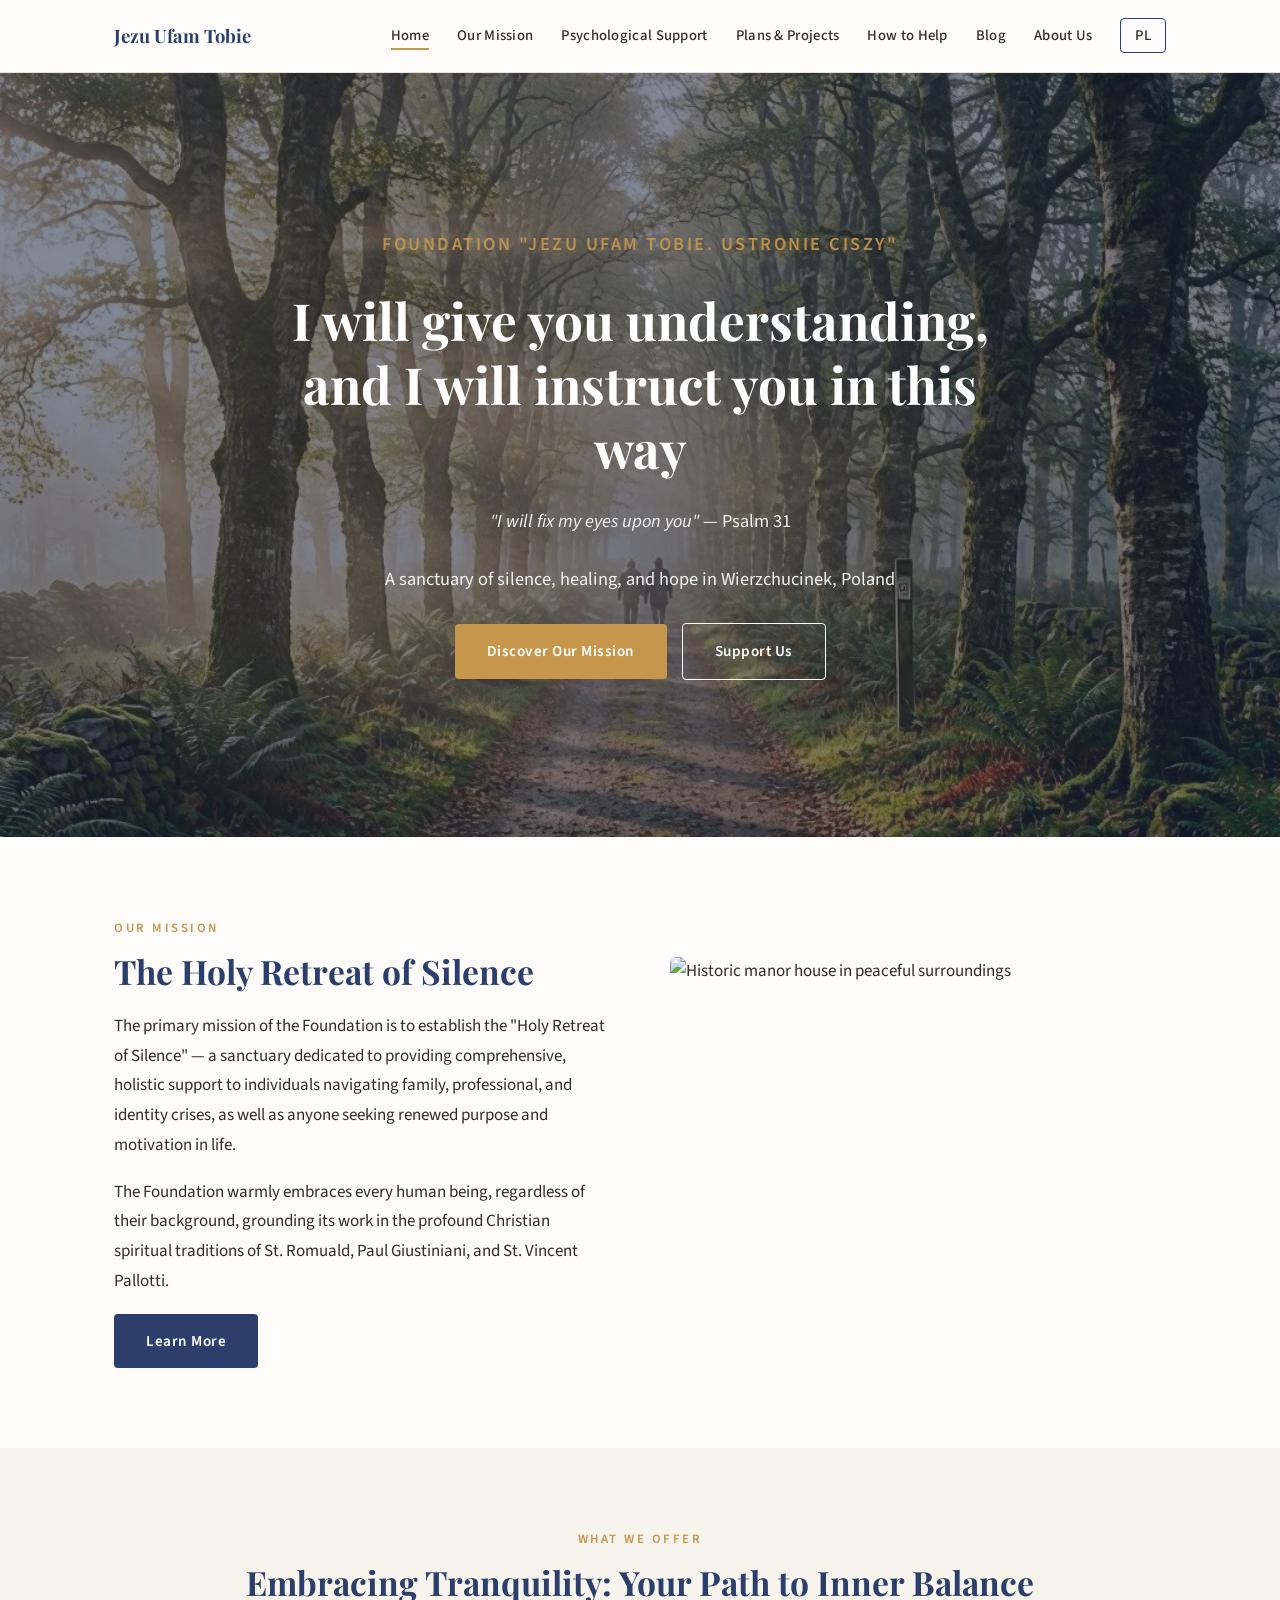
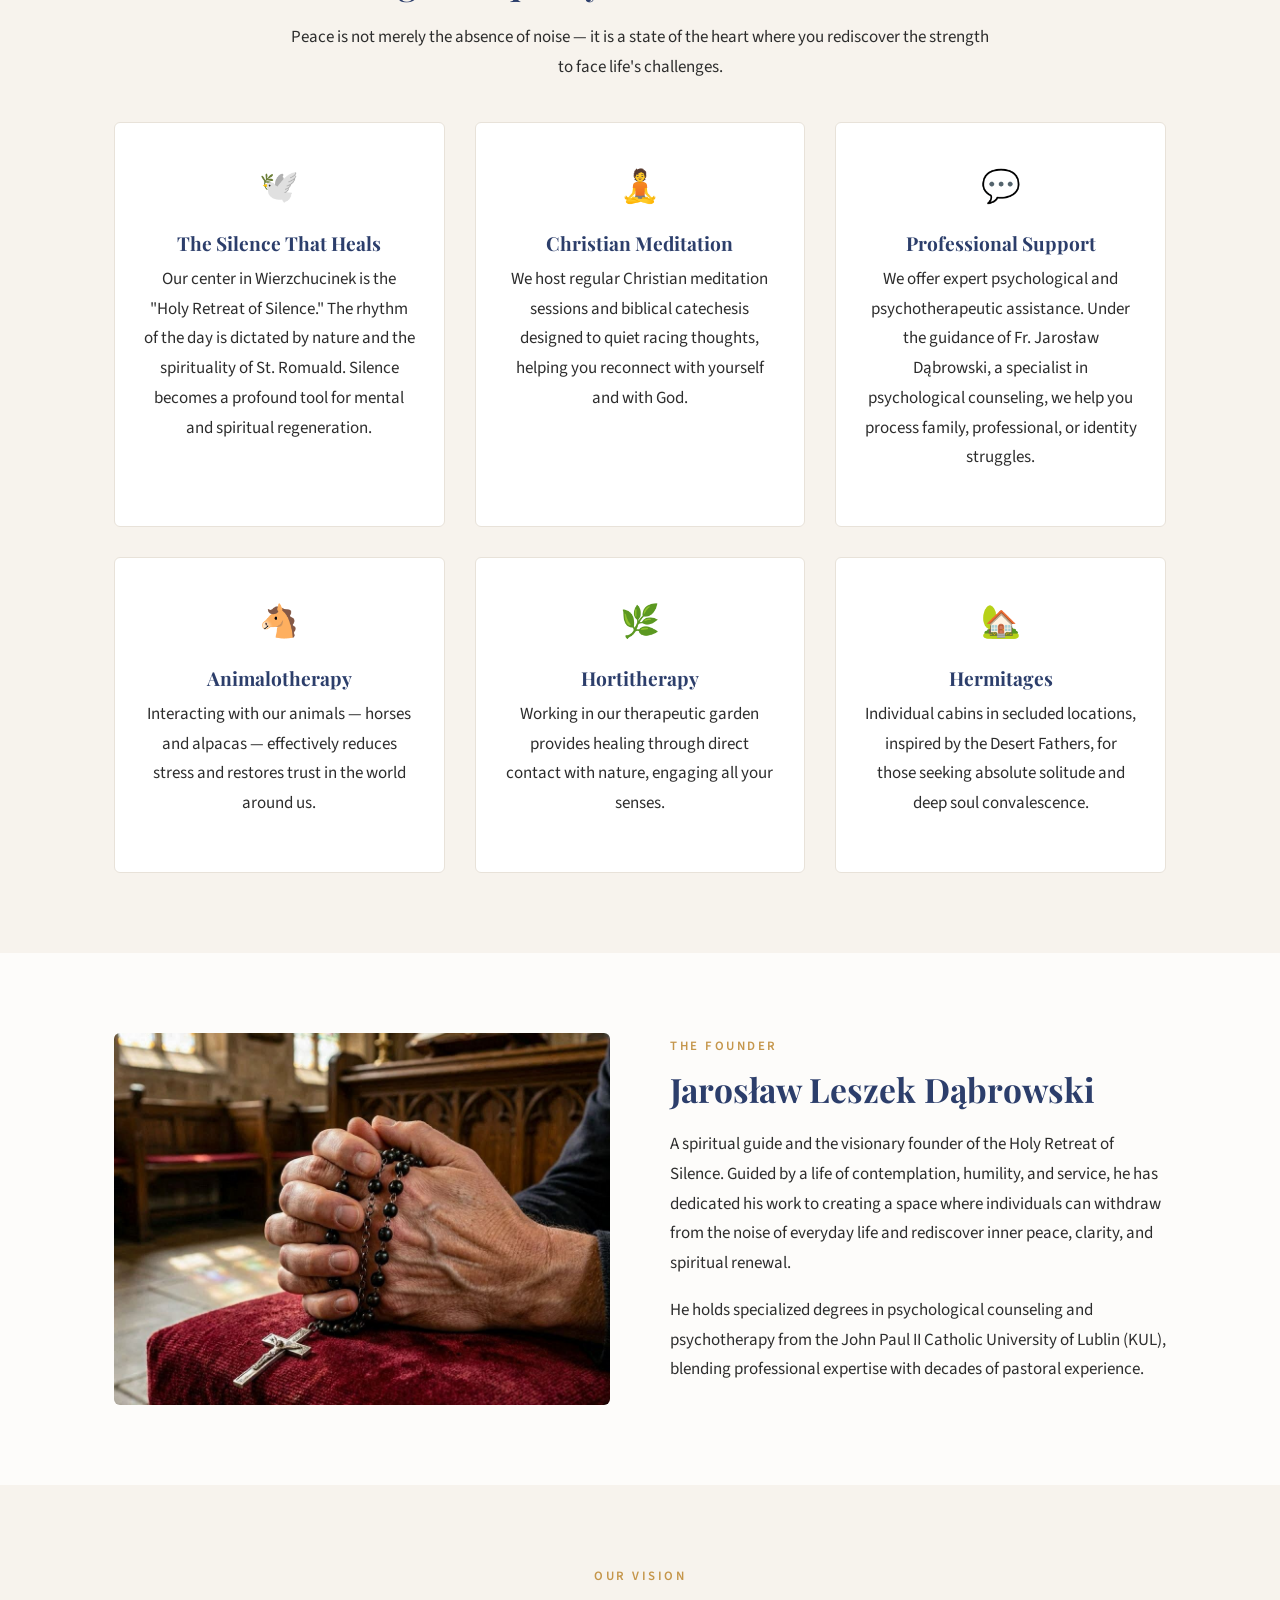
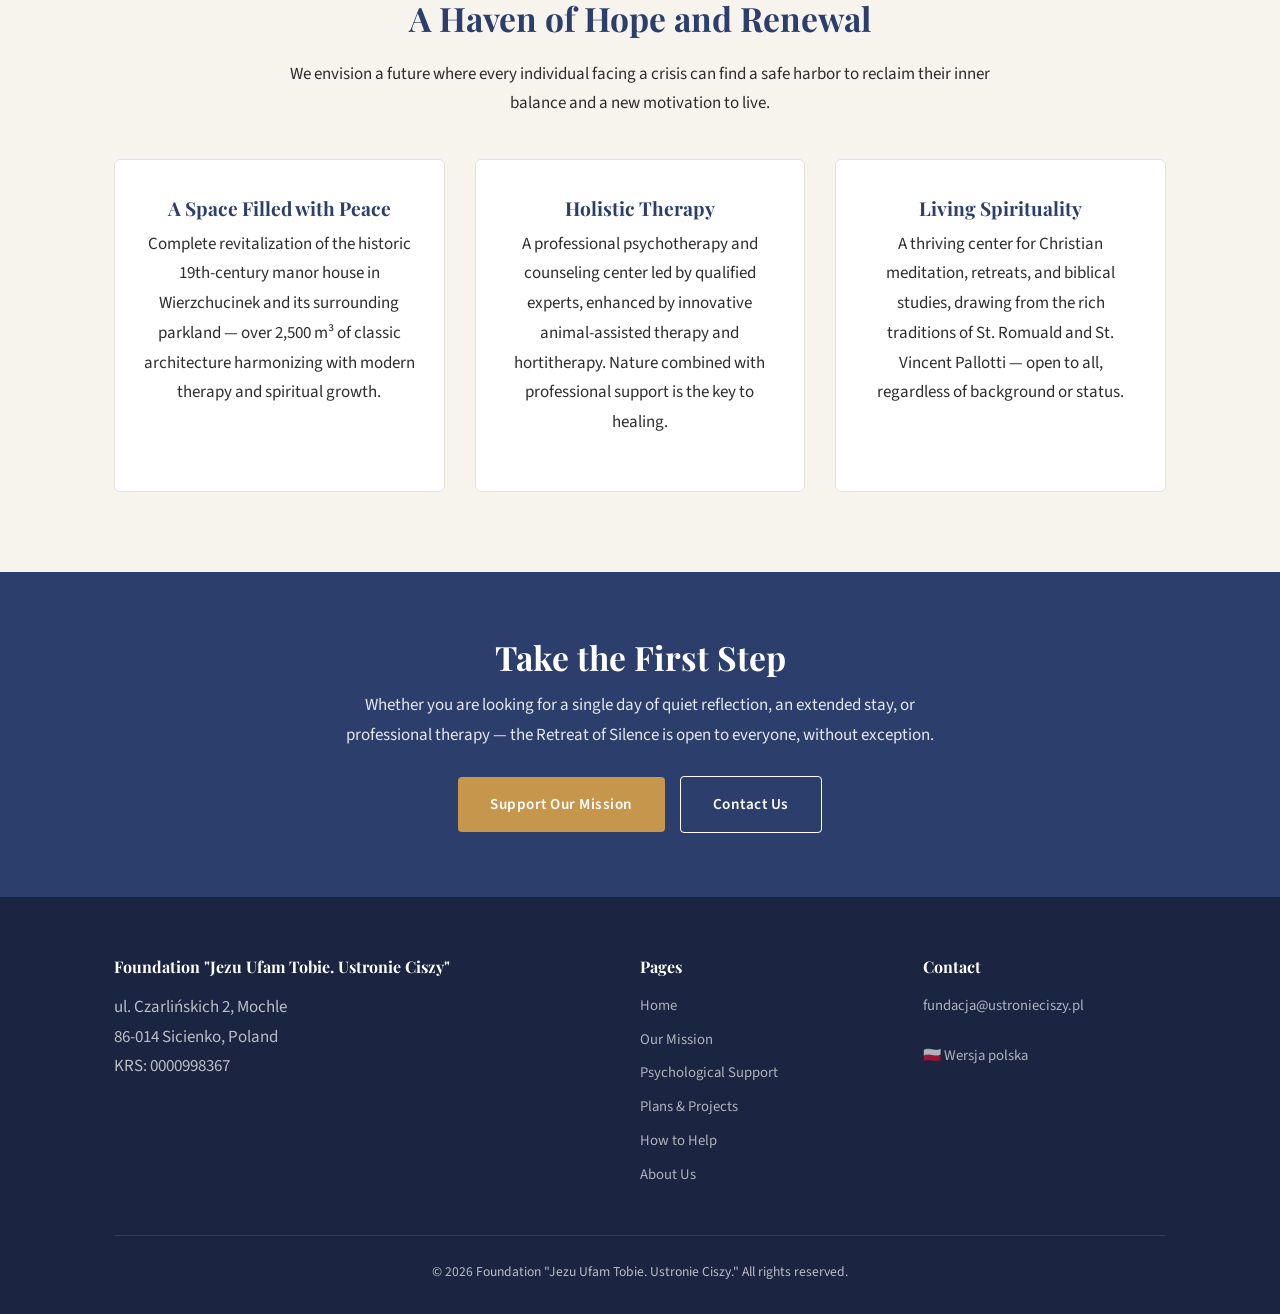
==== commit efcc9172: "Update index.html" ====
--- a/en/index.html
+++ b/en/index.html
@@ -113,7 +113,7 @@
                 <p>He holds specialized degrees in psychological counseling and psychotherapy from the John Paul II Catholic University of Lublin (KUL), blending professional expertise with decades of pastoral experience.</p>
             </div>
             <div class="two-col__media">
-                <img src="../images/image1.jfif" alt="Spiritual guidance and contemplation">
+                <img src="../images/image3.jfif" alt="Spiritual guidance and contemplation">
             </div>
         </div>
     </div>
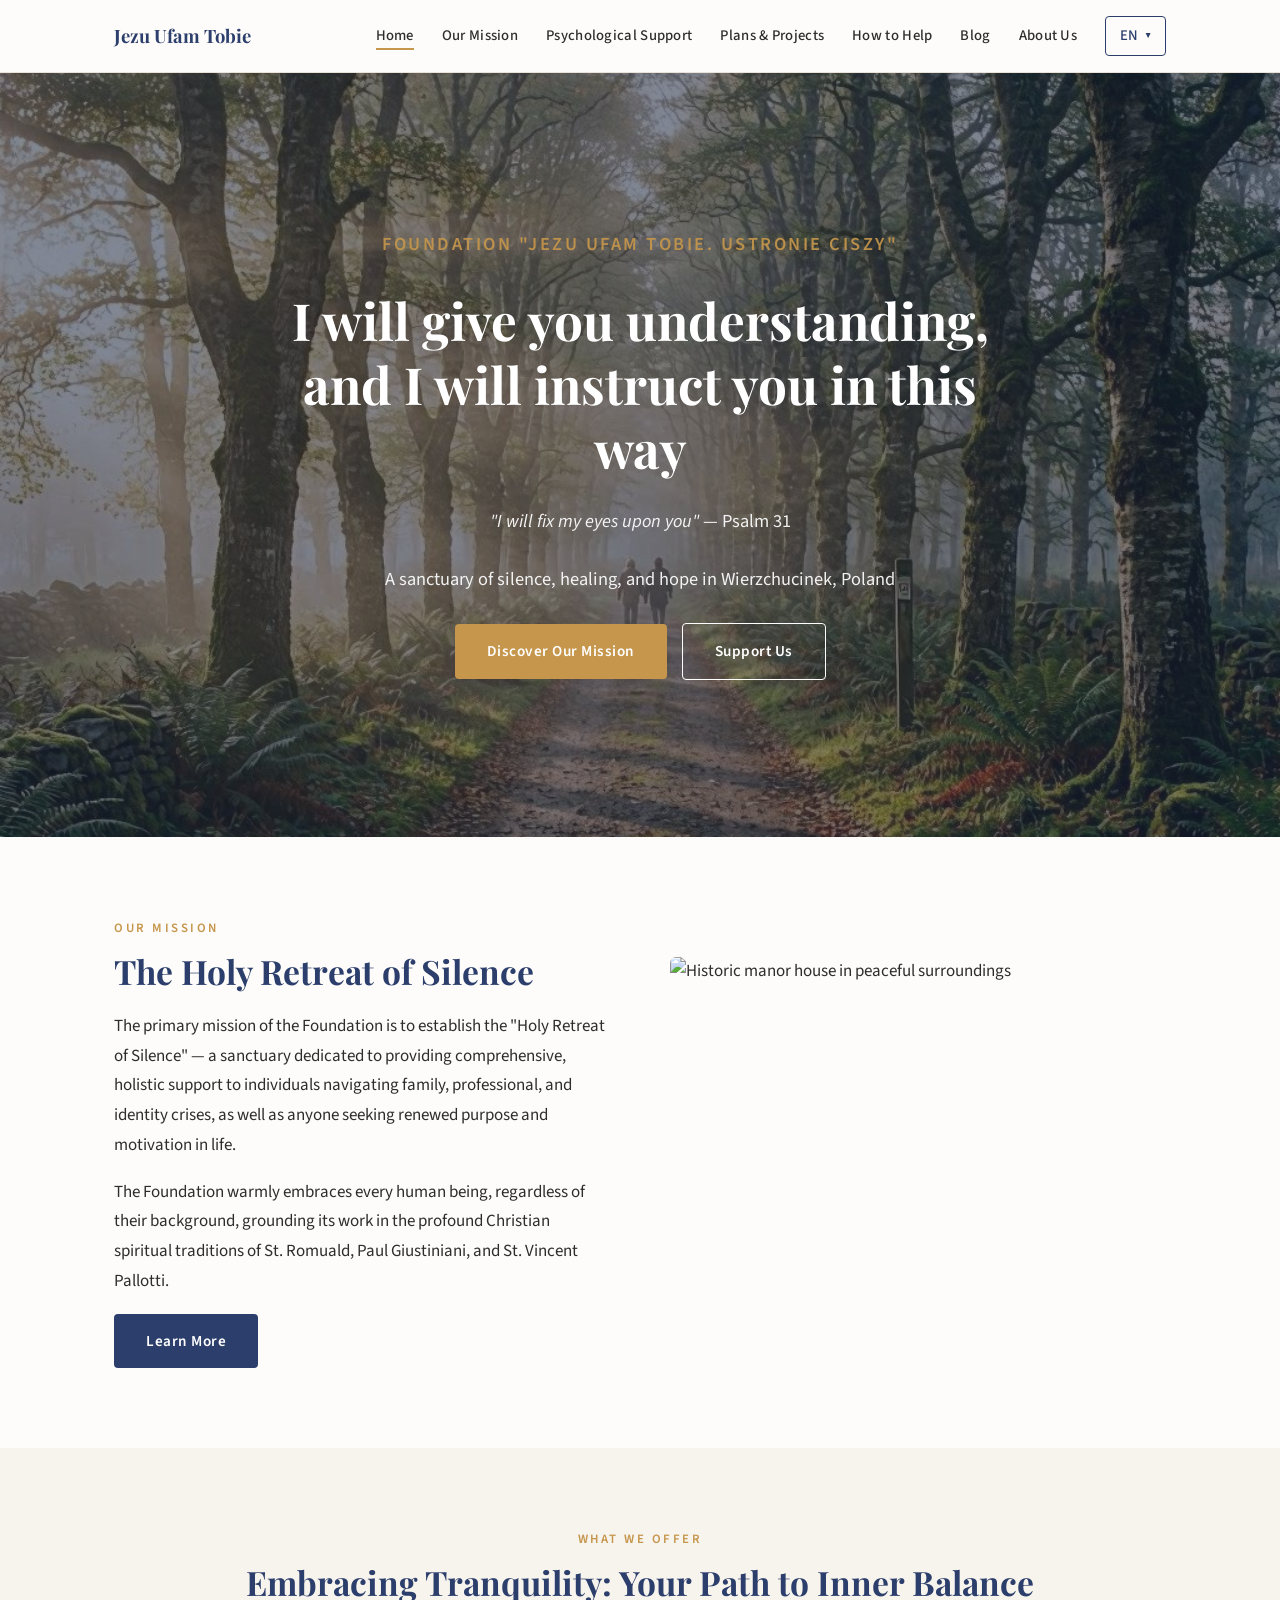
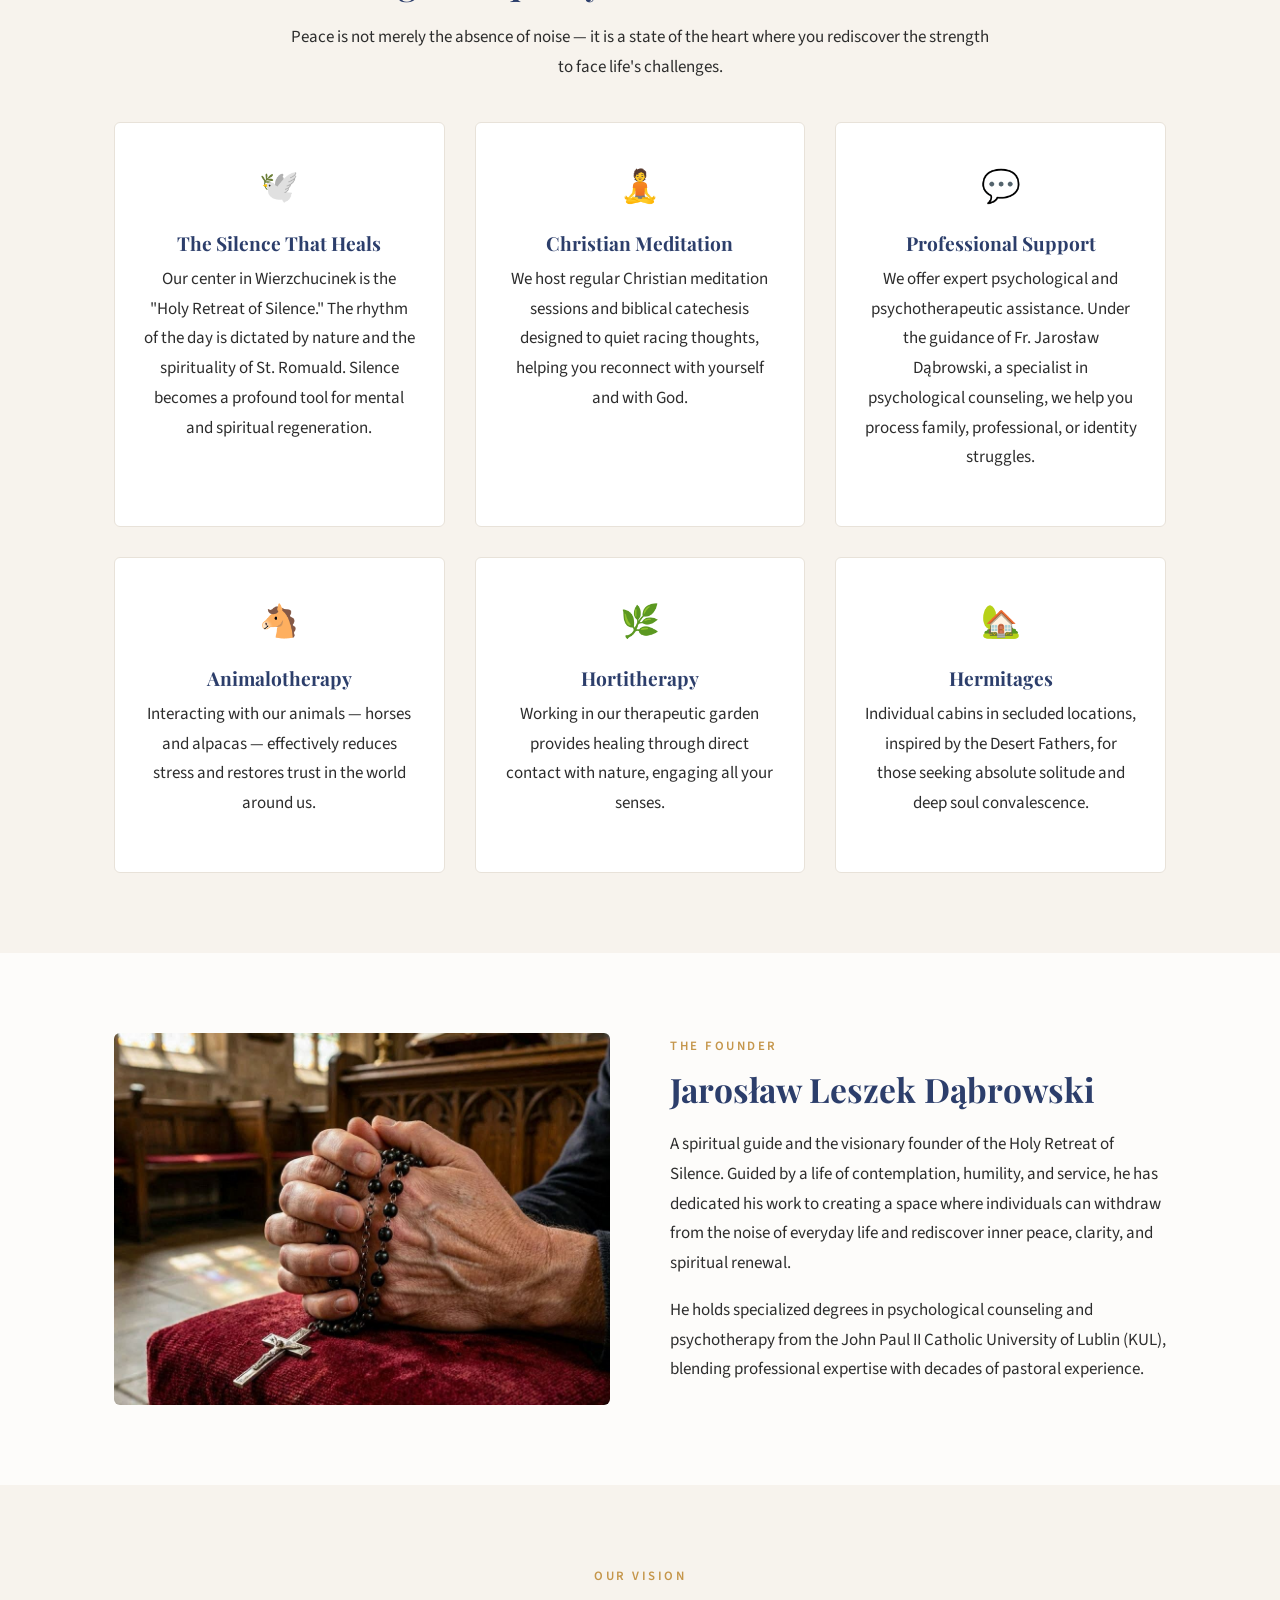
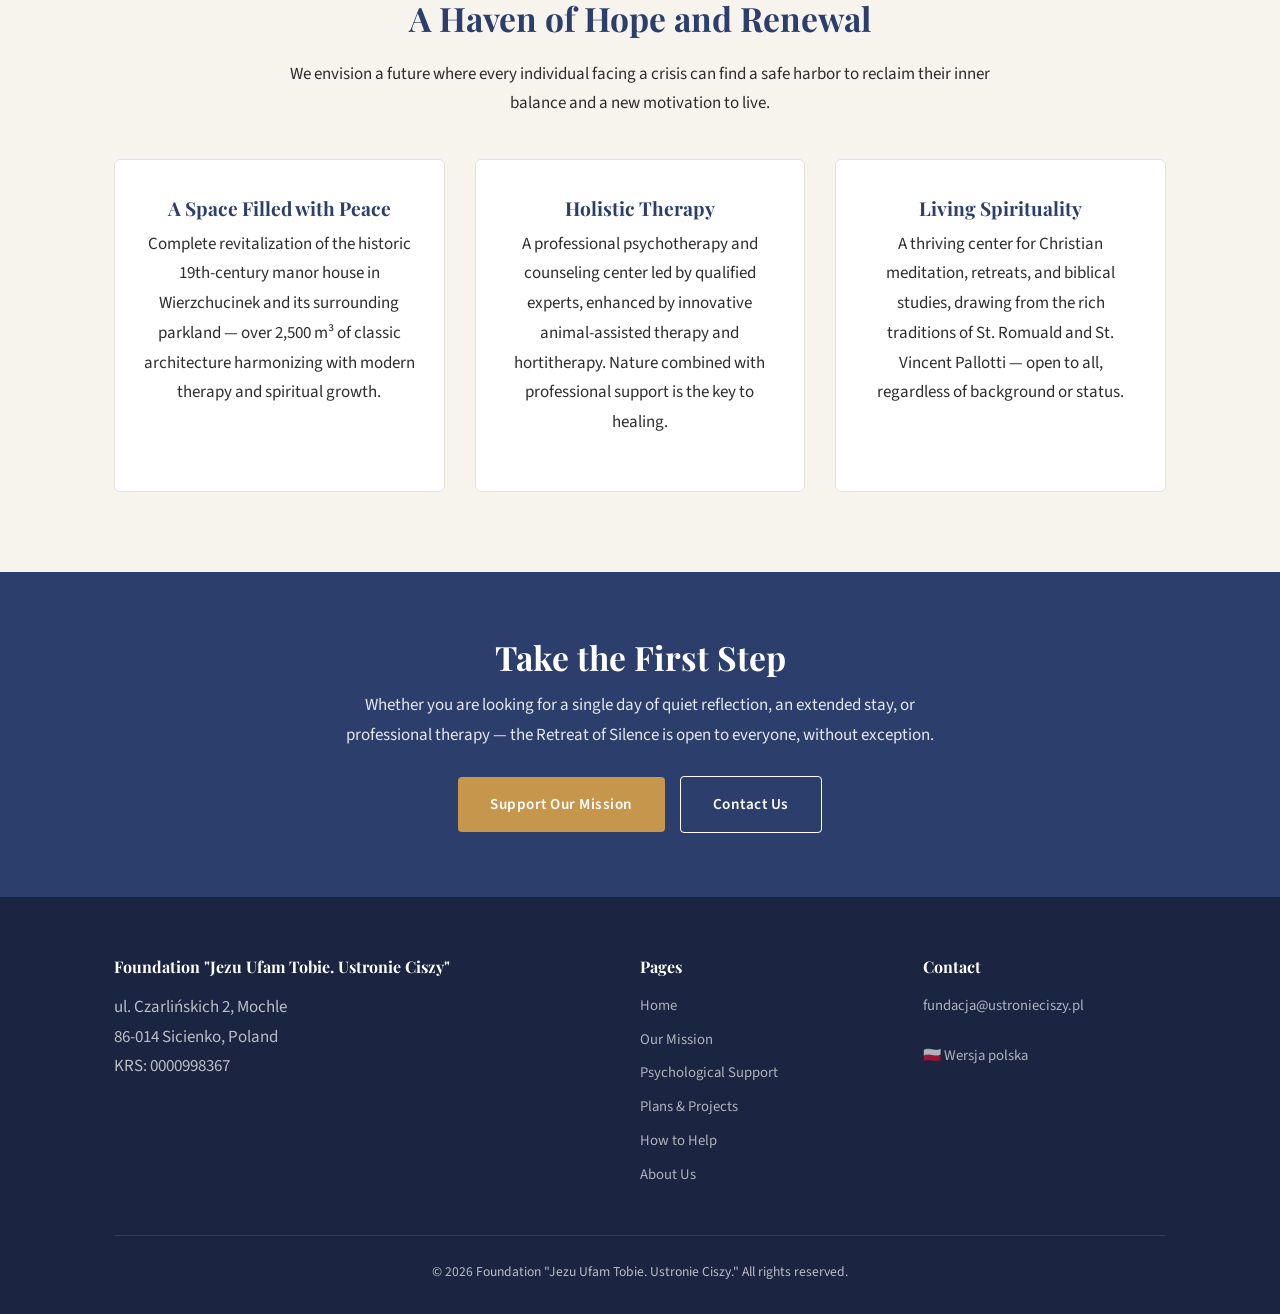
==== commit 506a1617: "Add responsive language dropdown for English and Polish in header" ====
--- a/en/index.html
+++ b/en/index.html
@@ -25,7 +25,15 @@
                 <li><a href="/en/donate.html">How to Help</a></li>
                 <li><a href="/en/blog.html">Blog</a></li>
                 <li><a href="/en/about.html">About Us</a></li>
-                <li><a href="/pl/" class="lang-switch">PL</a></li>
+                <li class="nav-dropdown">
+                    <a href="#" class="dropdown-trigger" aria-haspopup="true" aria-expanded="false">
+                        EN <span class="arrow">▼</span>
+                    </a>
+                    <ul class="dropdown-menu">
+                        <li class="active"><a href="/en/">🇬🇧 English</a></li>
+                        <li><a href="/pl/">🇵🇱 Polski</a></li>
+                    </ul>
+                </li>
             </ul>
         </nav>
     </div>
--- a/css/style.css
+++ b/css/style.css
@@ -496,3 +496,140 @@
 .mb-0 { margin-bottom: 0; }
 .mt-2 { margin-top: 2em; }
 .text-gold { color: var(--warm-gold); }
+
+/* --- Language Dropdown --- */
+.nav-dropdown {
+    position: relative;
+    list-style: none;
+}
+
+.dropdown-trigger {
+    display: inline-flex;
+    align-items: center;
+    gap: 6px;
+    font-size: 0.85rem;
+    font-weight: 600;
+    padding: 6px 14px;
+    border: 1.5px solid var(--deep-indigo);
+    border-radius: 4px;
+    color: var(--deep-indigo) !important;
+    background: transparent;
+    cursor: pointer;
+    transition: all 0.2s;
+}
+
+.dropdown-trigger::after {
+    display: none !important; /* Hide the underline effect from parent styles */
+}
+
+.dropdown-trigger:hover,
+.nav-dropdown:hover .dropdown-trigger,
+.nav-dropdown.open .dropdown-trigger {
+    background: var(--deep-indigo);
+    color: #fff !important;
+}
+
+.dropdown-trigger .arrow {
+    font-size: 0.65rem;
+    transition: transform 0.2s;
+}
+
+.nav-dropdown:hover .dropdown-trigger .arrow,
+.nav-dropdown.open .dropdown-trigger .arrow {
+    transform: rotate(180deg);
+}
+
+/* Dropdown Menu */
+.dropdown-menu {
+    position: absolute;
+    top: 100%;
+    right: 0;
+    margin-top: 8px;
+    background-color: var(--warm-white);
+    min-width: 130px;
+    box-shadow: 0 6px 20px rgba(0,0,0,0.1);
+    border: 1px solid var(--light-border);
+    border-radius: 4px;
+    list-style: none;
+    padding: 6px 0;
+    opacity: 0;
+    visibility: hidden;
+    transform: translateY(8px);
+    transition: opacity 0.2s ease, transform 0.2s ease, visibility 0.2s;
+    z-index: 1001;
+}
+
+/* Hover Show */
+.nav-dropdown:hover .dropdown-menu,
+.nav-dropdown.open .dropdown-menu {
+    opacity: 1;
+    visibility: visible;
+    transform: translateY(0);
+}
+
+.dropdown-menu li {
+    margin: 0 !important;
+    padding: 0 !important;
+}
+
+.dropdown-menu li a {
+    display: flex;
+    align-items: center;
+    gap: 8px;
+    padding: 8px 16px;
+    font-size: 0.9rem;
+    color: var(--dark-text) !important;
+    text-align: left;
+    transition: background-color 0.2s, color 0.2s;
+}
+
+.dropdown-menu li a::after {
+    display: none !important; /* Hide underline effect */
+}
+
+.dropdown-menu li a:hover {
+    background-color: var(--soft-cream);
+    color: var(--deep-indigo) !important;
+}
+
+.dropdown-menu li.active a {
+    font-weight: 600;
+    color: var(--warm-gold) !important;
+    background-color: rgba(197, 150, 75, 0.05);
+}
+
+@media (max-width: 900px) {
+    .nav-dropdown {
+        width: 100%;
+    }
+    
+    .dropdown-trigger {
+        display: flex;
+        justify-content: space-between;
+        width: 100%;
+        box-sizing: border-box;
+    }
+    
+    .dropdown-menu {
+        position: static;
+        box-shadow: none;
+        border: none;
+        border-left: 2px solid var(--light-border);
+        border-radius: 0;
+        margin-top: 4px;
+        margin-left: 12px;
+        padding: 0;
+        opacity: 1;
+        visibility: visible;
+        transform: none;
+        display: none;
+        background-color: transparent;
+        transition: none;
+    }
+    
+    /* Toggle display on open in mobile */
+    .nav-dropdown.open .dropdown-menu {
+        display: block;
+    }
+}
+
